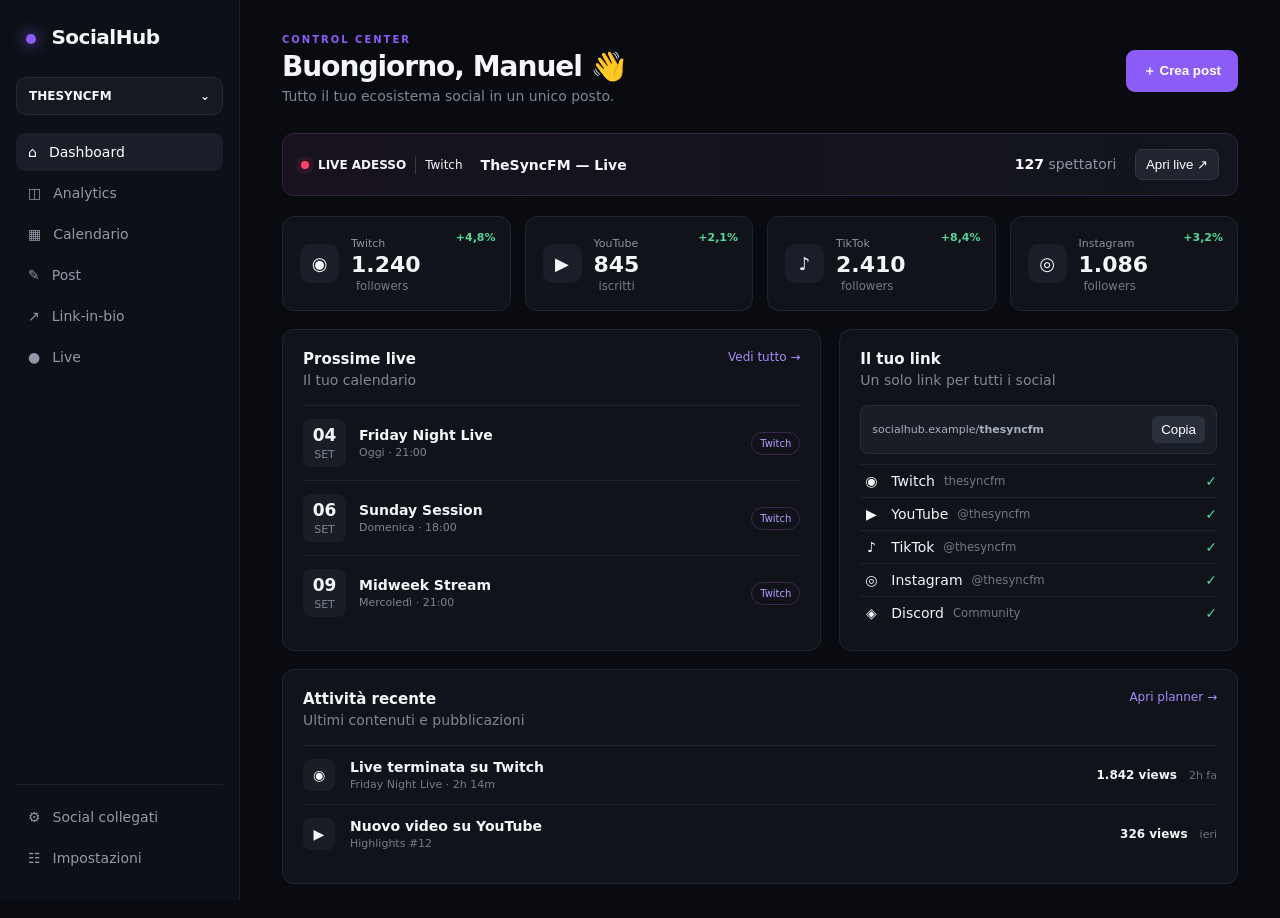
==== index.html @ f8bdc952 "Add files via upload" ====
<!doctype html>
<html lang="it">
<head>
  <meta charset="utf-8">
  <meta name="viewport" content="width=device-width,initial-scale=1">
  <title>SocialHub — TheSyncFM</title>
  <link rel="stylesheet" href="style.css">
</head>
<body>
  <aside class="sidebar">
    <div class="brand"><span class="brand-dot"></span> SocialHub</div>
    <div class="workspace">THESYNCFM <span>⌄</span></div>
    <nav>
      <a class="active" href="#dashboard">⌂ <span>Dashboard</span></a>
      <a href="#analytics">◫ <span>Analytics</span></a>
      <a href="#calendar">▦ <span>Calendario</span></a>
      <a href="#posts">✎ <span>Post</span></a>
      <a href="#link">↗ <span>Link-in-bio</span></a>
      <a href="#live">● <span>Live</span></a>
    </nav>
    <div class="nav-bottom">
      <a href="#social">⚙ <span>Social collegati</span></a>
      <a href="#settings">☷ <span>Impostazioni</span></a>
    </div>
  </aside>

  <main>
    <header>
      <div>
        <div class="eyebrow">CONTROL CENTER</div>
        <h1>Buongiorno, Manuel 👋</h1>
        <p class="muted">Tutto il tuo ecosistema social in un unico posto.</p>
      </div>
      <button class="primary" onclick="alert('Editor post — in arrivo nella V1.1')">＋ Crea post</button>
    </header>

    <section class="live-banner">
      <div class="live-left"><span class="pulse"></span><strong>LIVE ADESSO</strong><span class="divider"></span><span>Twitch</span></div>
      <div class="live-title">TheSyncFM — Live</div>
      <div class="live-right"><strong>127</strong> spettatori <button>Apri live ↗</button></div>
    </section>

    <section class="stats" id="analytics">
      <article><span class="stat-icon twitch">◉</span><div><span class="label">Twitch</span><strong>1.240</strong><small>followers</small></div><em>+4,8%</em></article>
      <article><span class="stat-icon yt">▶</span><div><span class="label">YouTube</span><strong>845</strong><small>iscritti</small></div><em>+2,1%</em></article>
      <article><span class="stat-icon tt">♪</span><div><span class="label">TikTok</span><strong>2.410</strong><small>followers</small></div><em>+8,4%</em></article>
      <article><span class="stat-icon ig">◎</span><div><span class="label">Instagram</span><strong>1.086</strong><small>followers</small></div><em>+3,2%</em></article>
    </section>

    <div class="grid">
      <section class="card calendar" id="calendar">
        <div class="card-head"><div><h2>Prossime live</h2><p class="muted">Il tuo calendario</p></div><a href="#">Vedi tutto →</a></div>
        <div class="event"><div class="date"><b>04</b><span>SET</span></div><div><strong>Friday Night Live</strong><span>Oggi · 21:00</span></div><span class="badge">Twitch</span></div>
        <div class="event"><div class="date"><b>06</b><span>SET</span></div><div><strong>Sunday Session</strong><span>Domenica · 18:00</span></div><span class="badge">Twitch</span></div>
        <div class="event"><div class="date"><b>09</b><span>SET</span></div><div><strong>Midweek Stream</strong><span>Mercoledì · 21:00</span></div><span class="badge">Twitch</span></div>
      </section>

      <section class="card links" id="link">
        <div class="card-head"><div><h2>Il tuo link</h2><p class="muted">Un solo link per tutti i social</p></div></div>
        <div class="link-box"><span>socialhub.example/<b>thesyncfm</b></span><button onclick="navigator.clipboard?.writeText('socialhub.example/thesyncfm');this.textContent='Copiato ✓'">Copia</button></div>
        <div class="social-list">
          <div><span>◉</span>Twitch <small>thesyncfm</small><b>✓</b></div>
          <div><span>▶</span>YouTube <small>@thesyncfm</small><b>✓</b></div>
          <div><span>♪</span>TikTok <small>@thesyncfm</small><b>✓</b></div>
          <div><span>◎</span>Instagram <small>@thesyncfm</small><b>✓</b></div>
          <div><span>◈</span>Discord <small>Community</small><b>✓</b></div>
        </div>
      </section>
    </div>

    <section class="card" id="posts">
      <div class="card-head"><div><h2>Attività recente</h2><p class="muted">Ultimi contenuti e pubblicazioni</p></div><a href="#">Apri planner →</a></div>
      <div class="activity">
        <div class="activity-icon">◉</div><div><strong>Live terminata su Twitch</strong><span>Friday Night Live · 2h 14m</span></div><b>1.842 views</b><time>2h fa</time>
      </div>
      <div class="activity">
        <div class="activity-icon">▶</div><div><strong>Nuovo video su YouTube</strong><span>Highlights #12</span></div><b>326 views</b><time>ieri</time>
      </div>
    </section>
  </main>
  <script>
    document.querySelectorAll('nav a,.nav-bottom a').forEach(a => a.addEventListener('click', e => {
      document.querySelectorAll('nav a,.nav-bottom a').forEach(x=>x.classList.remove('active'));
      a.classList.add('active');
    }));
  </script>
</body>
</html>
---- style.css ----
*{box-sizing:border-box}body{margin:0;background:#090b10;color:#f4f6fa;font:14px Inter,ui-sans-serif,system-ui,-apple-system,BlinkMacSystemFont,"Segoe UI",sans-serif;display:flex;min-height:100vh}.sidebar{width:240px;background:#0d1016;border-right:1px solid #1d222c;padding:22px 16px;position:fixed;inset:0 auto 0 0}.brand{font-size:20px;font-weight:800;letter-spacing:-.5px;margin:3px 10px 28px}.brand-dot{display:inline-block;width:10px;height:10px;border-radius:50%;background:#8b5cf6;box-shadow:0 0 16px #8b5cf6;margin-right:9px}.workspace{background:#151922;border:1px solid #242a35;border-radius:10px;padding:11px 12px;margin-bottom:18px;font-weight:700;font-size:12px;display:flex;justify-content:space-between}nav a,.nav-bottom a{display:flex;gap:12px;align-items:center;color:#9199a8;text-decoration:none;padding:11px 12px;border-radius:9px;margin:3px 0}nav a.active,nav a:hover,.nav-bottom a:hover{background:#1a1e29;color:#fff}.nav-bottom{position:absolute;bottom:20px;left:16px;right:16px;border-top:1px solid #1d222c;padding-top:10px}main{margin-left:240px;padding:34px 42px;width:calc(100% - 240px);max-width:1450px}header{display:flex;justify-content:space-between;align-items:center;margin-bottom:25px}.eyebrow{font-size:10px;letter-spacing:2px;color:#8b5cf6;font-weight:800}h1{font-size:28px;letter-spacing:-1px;margin:5px 0}.muted{color:#7f8795;margin:4px 0}.primary{background:#8b5cf6;color:#fff;border:0;border-radius:9px;padding:12px 17px;font-weight:800;cursor:pointer}.live-banner{display:flex;align-items:center;gap:18px;background:linear-gradient(90deg,#17121e,#12151d);border:1px solid #352445;border-radius:12px;padding:15px 18px;margin-bottom:20px}.live-left{display:flex;align-items:center;gap:9px;font-size:12px}.pulse{width:8px;height:8px;border-radius:50%;background:#ff416c;box-shadow:0 0 0 5px #ff416c18}.divider{height:18px;width:1px;background:#353a45}.live-title{font-weight:700;flex:1}.live-right{color:#8f97a5}.live-right strong{color:#fff}.live-right button{margin-left:14px;background:#202530;color:#fff;border:1px solid #313846;border-radius:7px;padding:7px 10px}.stats{display:grid;grid-template-columns:repeat(4,1fr);gap:14px;margin-bottom:18px}.stats article,.card{background:#10131a;border:1px solid #202631;border-radius:12px}.stats article{padding:17px;display:flex;align-items:center;gap:12px;position:relative}.stat-icon{width:39px;height:39px;border-radius:10px;background:#191e28;display:grid;place-items:center;font-weight:900;font-size:18px}.stats strong{display:block;font-size:22px;margin-top:2px}.label{font-size:11px;color:#8b93a2}.stats small{color:#737b89;margin-left:5px}.stats em{position:absolute;right:14px;top:14px;color:#55d89b;font-style:normal;font-size:11px;font-weight:700}.grid{display:grid;grid-template-columns:1.15fr .85fr;gap:18px;margin-bottom:18px}.card{padding:20px}.card-head{display:flex;justify-content:space-between;align-items:flex-start;margin-bottom:13px}.card h2{font-size:15px;margin:0}.card-head a{color:#a78bfa;text-decoration:none;font-size:12px}.event{display:flex;align-items:center;gap:13px;padding:13px 0;border-top:1px solid #1e242e}.date{width:43px;text-align:center;background:#181d26;border-radius:8px;padding:6px 0}.date b{display:block;font-size:17px}.date span{font-size:8px;color:#8b93a2}.event div:nth-child(2){display:flex;flex-direction:column;gap:3px;flex:1}.event span{color:#7d8593;font-size:11px}.badge{font-size:10px!important;padding:5px 8px;border:1px solid #3b274b;border-radius:20px;color:#b79cff!important}.link-box{display:flex;align-items:center;justify-content:space-between;background:#181d26;border:1px solid #282e39;border-radius:8px;padding:10px 11px;margin-bottom:10px;font-size:11px;color:#a8afbb}.link-box button{background:#292f3b;color:#fff;border:0;border-radius:6px;padding:6px 9px;cursor:pointer}.social-list>div{display:flex;align-items:center;padding:8px 0;border-top:1px solid #1e242e;gap:9px}.social-list span{width:22px;text-align:center}.social-list small{color:#707987;flex:1}.social-list b{color:#56d69b}.activity{display:grid;grid-template-columns:35px 1fr auto auto;gap:12px;align-items:center;border-top:1px solid #1e242e;padding:13px 0}.activity-icon{width:32px;height:32px;border-radius:8px;background:#181d26;display:grid;place-items:center}.activity span{display:block;color:#747d8c;font-size:11px;margin-top:3px}.activity b{font-size:12px}.activity time{color:#69717f;font-size:11px}@media(max-width:900px){.sidebar{width:70px}.sidebar .brand,.workspace span,.workspace,nav span,.nav-bottom span{font-size:0}.workspace{height:38px}.brand{font-size:0}.brand-dot{margin:0}.nav-bottom{left:10px;right:10px}.sidebar a{justify-content:center}main{margin-left:70px;width:calc(100% - 70px);padding:25px}.stats{grid-template-columns:repeat(2,1fr)}.grid{grid-template-columns:1fr}.live-banner{flex-wrap:wrap}.live-title{min-width:100%}}@media(max-width:560px){.stats{grid-template-columns:1fr}header{align-items:flex-start;gap:15px;flex-direction:column}.activity{grid-template-columns:35px 1fr}.activity b,.activity time{display:none}}
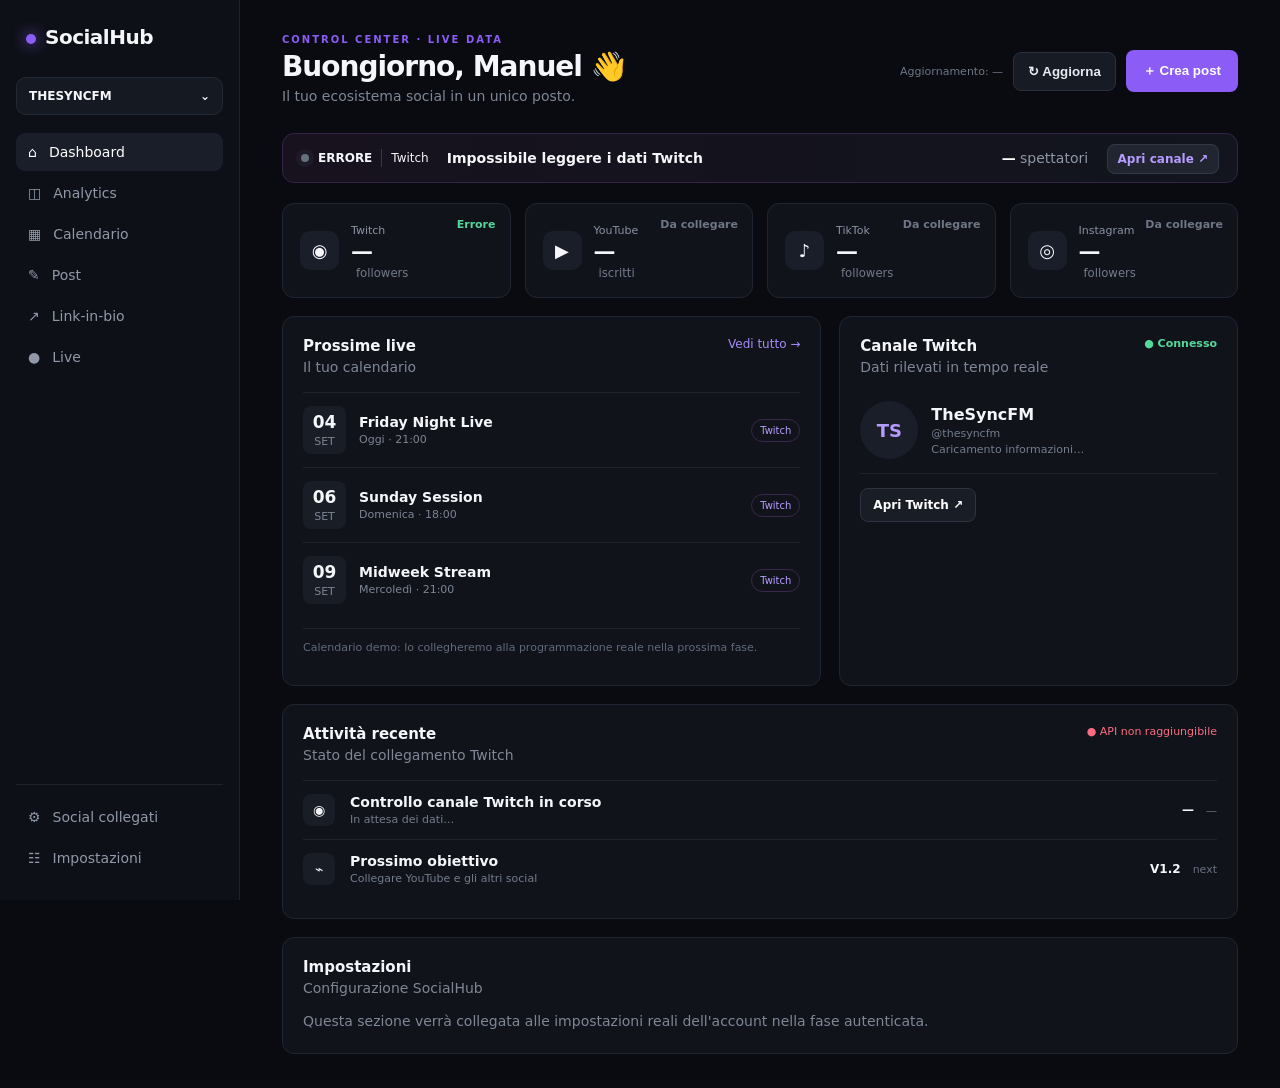
==== commit 6ffbd91e: "Add files via upload" ====
--- a/index.html
+++ b/index.html
@@ -8,7 +8,7 @@
 </head>
 <body>
   <aside class="sidebar">
-    <div class="brand"><span class="brand-dot"></span> SocialHub</div>
+    <div class="brand"><span class="brand-dot"></span><span class="brand-text">SocialHub</span></div>
     <div class="workspace">THESYNCFM <span>⌄</span></div>
     <nav>
       <a class="active" href="#dashboard">⌂ <span>Dashboard</span></a>
@@ -24,65 +24,211 @@
     </div>
   </aside>
 
-  <main>
+  <main id="dashboard">
     <header>
       <div>
-        <div class="eyebrow">CONTROL CENTER</div>
+        <div class="eyebrow">CONTROL CENTER · LIVE DATA</div>
         <h1>Buongiorno, Manuel 👋</h1>
-        <p class="muted">Tutto il tuo ecosistema social in un unico posto.</p>
-      </div>
-      <button class="primary" onclick="alert('Editor post — in arrivo nella V1.1')">＋ Crea post</button>
+        <p class="muted">Il tuo ecosistema social in un unico posto.</p>
+      </div>
+      <div class="header-actions">
+        <span id="lastUpdated" class="updated">Aggiornamento: —</span>
+        <button class="secondary" id="refreshBtn">↻ Aggiorna</button>
+        <button class="primary" id="createPostBtn">＋ Crea post</button>
+      </div>
     </header>
 
-    <section class="live-banner">
-      <div class="live-left"><span class="pulse"></span><strong>LIVE ADESSO</strong><span class="divider"></span><span>Twitch</span></div>
-      <div class="live-title">TheSyncFM — Live</div>
-      <div class="live-right"><strong>127</strong> spettatori <button>Apri live ↗</button></div>
+    <section class="live-banner" id="live">
+      <div class="live-left"><span id="liveDot" class="pulse offline"></span><strong id="liveLabel">OFFLINE</strong><span class="divider"></span><span>Twitch</span></div>
+      <div class="live-title" id="liveTitle">Controllo live in corso…</div>
+      <div class="live-right"><strong id="viewerCount">—</strong> spettatori <a id="openTwitch" class="banner-link" href="https://www.twitch.tv/thesyncfm" target="_blank" rel="noopener">Apri canale ↗</a></div>
     </section>
 
     <section class="stats" id="analytics">
-      <article><span class="stat-icon twitch">◉</span><div><span class="label">Twitch</span><strong>1.240</strong><small>followers</small></div><em>+4,8%</em></article>
-      <article><span class="stat-icon yt">▶</span><div><span class="label">YouTube</span><strong>845</strong><small>iscritti</small></div><em>+2,1%</em></article>
-      <article><span class="stat-icon tt">♪</span><div><span class="label">TikTok</span><strong>2.410</strong><small>followers</small></div><em>+8,4%</em></article>
-      <article><span class="stat-icon ig">◎</span><div><span class="label">Instagram</span><strong>1.086</strong><small>followers</small></div><em>+3,2%</em></article>
+      <article>
+        <span class="stat-icon twitch">◉</span>
+        <div><span class="label">Twitch</span><strong id="twitchFollowers">—</strong><small>followers</small></div>
+        <em id="twitchStatus">Connesso</em>
+      </article>
+      <article>
+        <span class="stat-icon yt">▶</span>
+        <div><span class="label">YouTube</span><strong>—</strong><small>iscritti</small></div>
+        <em class="muted-stat">Da collegare</em>
+      </article>
+      <article>
+        <span class="stat-icon tt">♪</span>
+        <div><span class="label">TikTok</span><strong>—</strong><small>followers</small></div>
+        <em class="muted-stat">Da collegare</em>
+      </article>
+      <article>
+        <span class="stat-icon ig">◎</span>
+        <div><span class="label">Instagram</span><strong>—</strong><small>followers</small></div>
+        <em class="muted-stat">Da collegare</em>
+      </article>
     </section>
 
     <div class="grid">
       <section class="card calendar" id="calendar">
-        <div class="card-head"><div><h2>Prossime live</h2><p class="muted">Il tuo calendario</p></div><a href="#">Vedi tutto →</a></div>
+        <div class="card-head">
+          <div><h2>Prossime live</h2><p class="muted">Il tuo calendario</p></div>
+          <a href="#calendar">Vedi tutto →</a>
+        </div>
         <div class="event"><div class="date"><b>04</b><span>SET</span></div><div><strong>Friday Night Live</strong><span>Oggi · 21:00</span></div><span class="badge">Twitch</span></div>
         <div class="event"><div class="date"><b>06</b><span>SET</span></div><div><strong>Sunday Session</strong><span>Domenica · 18:00</span></div><span class="badge">Twitch</span></div>
         <div class="event"><div class="date"><b>09</b><span>SET</span></div><div><strong>Midweek Stream</strong><span>Mercoledì · 21:00</span></div><span class="badge">Twitch</span></div>
+        <p class="note">Calendario demo: lo collegheremo alla programmazione reale nella prossima fase.</p>
       </section>
 
-      <section class="card links" id="link">
-        <div class="card-head"><div><h2>Il tuo link</h2><p class="muted">Un solo link per tutti i social</p></div></div>
-        <div class="link-box"><span>socialhub.example/<b>thesyncfm</b></span><button onclick="navigator.clipboard?.writeText('socialhub.example/thesyncfm');this.textContent='Copiato ✓'">Copia</button></div>
-        <div class="social-list">
-          <div><span>◉</span>Twitch <small>thesyncfm</small><b>✓</b></div>
-          <div><span>▶</span>YouTube <small>@thesyncfm</small><b>✓</b></div>
-          <div><span>♪</span>TikTok <small>@thesyncfm</small><b>✓</b></div>
-          <div><span>◎</span>Instagram <small>@thesyncfm</small><b>✓</b></div>
-          <div><span>◈</span>Discord <small>Community</small><b>✓</b></div>
+      <section class="card profile-card" id="social">
+        <div class="card-head">
+          <div><h2>Canale Twitch</h2><p class="muted">Dati rilevati in tempo reale</p></div>
+          <span class="connected">● Connesso</span>
+        </div>
+        <div class="profile">
+          <img id="profileImage" src="" alt="" class="avatar" hidden>
+          <div class="avatar-fallback" id="avatarFallback">TS</div>
+          <div class="profile-text">
+            <strong id="displayName">TheSyncFM</strong>
+            <span id="channelLogin">@thesyncfm</span>
+            <span id="channelBio">Caricamento informazioni…</span>
+          </div>
+        </div>
+        <div class="profile-actions">
+          <a class="outline-btn" href="https://www.twitch.tv/thesyncfm" target="_blank" rel="noopener">Apri Twitch ↗</a>
         </div>
       </section>
     </div>
 
     <section class="card" id="posts">
-      <div class="card-head"><div><h2>Attività recente</h2><p class="muted">Ultimi contenuti e pubblicazioni</p></div><a href="#">Apri planner →</a></div>
+      <div class="card-head">
+        <div><h2>Attività recente</h2><p class="muted">Stato del collegamento Twitch</p></div>
+        <span id="apiStatus" class="api-status">● Verifica API…</span>
+      </div>
       <div class="activity">
-        <div class="activity-icon">◉</div><div><strong>Live terminata su Twitch</strong><span>Friday Night Live · 2h 14m</span></div><b>1.842 views</b><time>2h fa</time>
+        <div class="activity-icon">◉</div>
+        <div><strong id="activityTitle">Controllo canale Twitch in corso</strong><span id="activityDetail">In attesa dei dati…</span></div>
+        <b id="activityMetric">—</b>
+        <time id="activityTime">—</time>
       </div>
       <div class="activity">
-        <div class="activity-icon">▶</div><div><strong>Nuovo video su YouTube</strong><span>Highlights #12</span></div><b>326 views</b><time>ieri</time>
-      </div>
+        <div class="activity-icon">⌁</div>
+        <div><strong>Prossimo obiettivo</strong><span>Collegare YouTube e gli altri social</span></div>
+        <b>V1.2</b>
+        <time>next</time>
+      </div>
+    </section>
+
+    <section class="card hidden-section" id="settings">
+      <div class="card-head"><div><h2>Impostazioni</h2><p class="muted">Configurazione SocialHub</p></div></div>
+      <p class="muted">Questa sezione verrà collegata alle impostazioni reali dell'account nella fase autenticata.</p>
     </section>
   </main>
-  <script>
-    document.querySelectorAll('nav a,.nav-bottom a').forEach(a => a.addEventListener('click', e => {
-      document.querySelectorAll('nav a,.nav-bottom a').forEach(x=>x.classList.remove('active'));
-      a.classList.add('active');
-    }));
-  </script>
+
+<script>
+const API_BASE = "https://thesyncfm-socialhub-api.the-sync-fm.workers.dev";
+const CHANNEL = "thesyncfm";
+
+const el = (id) => document.getElementById(id);
+
+function formatNumber(value) {
+  return typeof value === "number" ? new Intl.NumberFormat("it-IT").format(value) : "—";
+}
+
+function formatTime(date) {
+  return new Intl.DateTimeFormat("it-IT", {hour:"2-digit", minute:"2-digit"}).format(date);
+}
+
+async function loadTwitch() {
+  const refreshBtn = el("refreshBtn");
+  refreshBtn.disabled = true;
+  refreshBtn.textContent = "↻ Aggiornamento…";
+
+  try {
+    const response = await fetch(
+      `${API_BASE}/twitch/status?login=${encodeURIComponent(CHANNEL)}`,
+      { cache: "no-store" }
+    );
+
+    if (!response.ok) throw new Error(`HTTP ${response.status}`);
+
+    const data = await response.json();
+    if (!data.ok) throw new Error(data.error || "Risposta API non valida");
+
+    const user = data.channel || {};
+    const live = data.live || { is_live: false };
+    const now = new Date();
+
+    el("displayName").textContent = user.display_name || "TheSyncFM";
+    el("channelLogin").textContent = `@${user.login || CHANNEL}`;
+    el("channelBio").textContent = user.description || "Canale Twitch TheSyncFM";
+
+    if (user.profile_image_url) {
+      el("profileImage").src = user.profile_image_url;
+      el("profileImage").hidden = false;
+      el("avatarFallback").style.display = "none";
+    }
+
+    el("lastUpdated").textContent = `Aggiornamento: ${formatTime(now)}`;
+    el("apiStatus").textContent = "● API online";
+    el("apiStatus").className = "api-status online";
+
+    if (live.is_live) {
+      el("liveDot").classList.remove("offline");
+      el("liveLabel").textContent = "LIVE ADESSO";
+      el("liveTitle").textContent = live.title || "TheSyncFM è in live";
+      el("viewerCount").textContent = formatNumber(live.viewer_count ?? 0);
+      el("twitchStatus").textContent = "LIVE";
+      el("twitchStatus").className = "live-text";
+      el("activityTitle").textContent = "TheSyncFM è LIVE su Twitch";
+      el("activityDetail").textContent = `${live.game_name || "Categoria non disponibile"} · ${live.title || "Live"}`;
+      el("activityMetric").textContent = `${formatNumber(live.viewer_count ?? 0)} viewers`;
+      el("activityTime").textContent = live.started_at ? formatTime(new Date(live.started_at)) : formatTime(now);
+    } else {
+      el("liveDot").classList.add("offline");
+      el("liveLabel").textContent = "OFFLINE";
+      el("liveTitle").textContent = "TheSyncFM non è attualmente in live";
+      el("viewerCount").textContent = "0";
+      el("twitchStatus").textContent = "Online";
+      el("twitchStatus").className = "live-text offline-text";
+      el("activityTitle").textContent = "Controllo canale Twitch completato";
+      el("activityDetail").textContent = "Il canale è attualmente offline";
+      el("activityMetric").textContent = "0 viewers";
+      el("activityTime").textContent = formatTime(now);
+    }
+
+    // Non usiamo un numero demo per i follower: il conteggio richiede
+    // l'accesso OAuth appropriato all'endpoint follower di Twitch.
+    el("twitchFollowers").textContent = "—";
+  } catch (error) {
+    console.error(error);
+    el("apiStatus").textContent = "● API non raggiungibile";
+    el("apiStatus").className = "api-status error";
+    el("liveDot").classList.add("offline");
+    el("liveLabel").textContent = "ERRORE";
+    el("liveTitle").textContent = "Impossibile leggere i dati Twitch";
+    el("viewerCount").textContent = "—";
+    el("twitchStatus").textContent = "Errore";
+    el("twitchStatus").className = "live-text offline-text";
+  } finally {
+    refreshBtn.disabled = false;
+    refreshBtn.textContent = "↻ Aggiorna";
+  }
+}
+
+el("refreshBtn").addEventListener("click", loadTwitch);
+el("createPostBtn").addEventListener("click", () => {
+  alert("Editor post: lo implementiamo nella prossima fase.");
+});
+
+document.querySelectorAll("nav a,.nav-bottom a").forEach((a) => {
+  a.addEventListener("click", () => {
+    document.querySelectorAll("nav a,.nav-bottom a").forEach((x) => x.classList.remove("active"));
+    a.classList.add("active");
+  });
+});
+
+loadTwitch();
+setInterval(loadTwitch, 60000);
+</script>
 </body>
 </html>
--- a/style.css
+++ b/style.css
@@ -1 +1 @@
-*{box-sizing:border-box}body{margin:0;background:#090b10;color:#f4f6fa;font:14px Inter,ui-sans-serif,system-ui,-apple-system,BlinkMacSystemFont,"Segoe UI",sans-serif;display:flex;min-height:100vh}.sidebar{width:240px;background:#0d1016;border-right:1px solid #1d222c;padding:22px 16px;position:fixed;inset:0 auto 0 0}.brand{font-size:20px;font-weight:800;letter-spacing:-.5px;margin:3px 10px 28px}.brand-dot{display:inline-block;width:10px;height:10px;border-radius:50%;background:#8b5cf6;box-shadow:0 0 16px #8b5cf6;margin-right:9px}.workspace{background:#151922;border:1px solid #242a35;border-radius:10px;padding:11px 12px;margin-bottom:18px;font-weight:700;font-size:12px;display:flex;justify-content:space-between}nav a,.nav-bottom a{display:flex;gap:12px;align-items:center;color:#9199a8;text-decoration:none;padding:11px 12px;border-radius:9px;margin:3px 0}nav a.active,nav a:hover,.nav-bottom a:hover{background:#1a1e29;color:#fff}.nav-bottom{position:absolute;bottom:20px;left:16px;right:16px;border-top:1px solid #1d222c;padding-top:10px}main{margin-left:240px;padding:34px 42px;width:calc(100% - 240px);max-width:1450px}header{display:flex;justify-content:space-between;align-items:center;margin-bottom:25px}.eyebrow{font-size:10px;letter-spacing:2px;color:#8b5cf6;font-weight:800}h1{font-size:28px;letter-spacing:-1px;margin:5px 0}.muted{color:#7f8795;margin:4px 0}.primary{background:#8b5cf6;color:#fff;border:0;border-radius:9px;padding:12px 17px;font-weight:800;cursor:pointer}.live-banner{display:flex;align-items:center;gap:18px;background:linear-gradient(90deg,#17121e,#12151d);border:1px solid #352445;border-radius:12px;padding:15px 18px;margin-bottom:20px}.live-left{display:flex;align-items:center;gap:9px;font-size:12px}.pulse{width:8px;height:8px;border-radius:50%;background:#ff416c;box-shadow:0 0 0 5px #ff416c18}.divider{height:18px;width:1px;background:#353a45}.live-title{font-weight:700;flex:1}.live-right{color:#8f97a5}.live-right strong{color:#fff}.live-right button{margin-left:14px;background:#202530;color:#fff;border:1px solid #313846;border-radius:7px;padding:7px 10px}.stats{display:grid;grid-template-columns:repeat(4,1fr);gap:14px;margin-bottom:18px}.stats article,.card{background:#10131a;border:1px solid #202631;border-radius:12px}.stats article{padding:17px;display:flex;align-items:center;gap:12px;position:relative}.stat-icon{width:39px;height:39px;border-radius:10px;background:#191e28;display:grid;place-items:center;font-weight:900;font-size:18px}.stats strong{display:block;font-size:22px;margin-top:2px}.label{font-size:11px;color:#8b93a2}.stats small{color:#737b89;margin-left:5px}.stats em{position:absolute;right:14px;top:14px;color:#55d89b;font-style:normal;font-size:11px;font-weight:700}.grid{display:grid;grid-template-columns:1.15fr .85fr;gap:18px;margin-bottom:18px}.card{padding:20px}.card-head{display:flex;justify-content:space-between;align-items:flex-start;margin-bottom:13px}.card h2{font-size:15px;margin:0}.card-head a{color:#a78bfa;text-decoration:none;font-size:12px}.event{display:flex;align-items:center;gap:13px;padding:13px 0;border-top:1px solid #1e242e}.date{width:43px;text-align:center;background:#181d26;border-radius:8px;padding:6px 0}.date b{display:block;font-size:17px}.date span{font-size:8px;color:#8b93a2}.event div:nth-child(2){display:flex;flex-direction:column;gap:3px;flex:1}.event span{color:#7d8593;font-size:11px}.badge{font-size:10px!important;padding:5px 8px;border:1px solid #3b274b;border-radius:20px;color:#b79cff!important}.link-box{display:flex;align-items:center;justify-content:space-between;background:#181d26;border:1px solid #282e39;border-radius:8px;padding:10px 11px;margin-bottom:10px;font-size:11px;color:#a8afbb}.link-box button{background:#292f3b;color:#fff;border:0;border-radius:6px;padding:6px 9px;cursor:pointer}.social-list>div{display:flex;align-items:center;padding:8px 0;border-top:1px solid #1e242e;gap:9px}.social-list span{width:22px;text-align:center}.social-list small{color:#707987;flex:1}.social-list b{color:#56d69b}.activity{display:grid;grid-template-columns:35px 1fr auto auto;gap:12px;align-items:center;border-top:1px solid #1e242e;padding:13px 0}.activity-icon{width:32px;height:32px;border-radius:8px;background:#181d26;display:grid;place-items:center}.activity span{display:block;color:#747d8c;font-size:11px;margin-top:3px}.activity b{font-size:12px}.activity time{color:#69717f;font-size:11px}@media(max-width:900px){.sidebar{width:70px}.sidebar .brand,.workspace span,.workspace,nav span,.nav-bottom span{font-size:0}.workspace{height:38px}.brand{font-size:0}.brand-dot{margin:0}.nav-bottom{left:10px;right:10px}.sidebar a{justify-content:center}main{margin-left:70px;width:calc(100% - 70px);padding:25px}.stats{grid-template-columns:repeat(2,1fr)}.grid{grid-template-columns:1fr}.live-banner{flex-wrap:wrap}.live-title{min-width:100%}}@media(max-width:560px){.stats{grid-template-columns:1fr}header{align-items:flex-start;gap:15px;flex-direction:column}.activity{grid-template-columns:35px 1fr}.activity b,.activity time{display:none}}+*{box-sizing:border-box}html{scroll-behavior:smooth}body{margin:0;background:#090b10;color:#f4f6fa;font:14px Inter,ui-sans-serif,system-ui,-apple-system,BlinkMacSystemFont,"Segoe UI",sans-serif;display:flex;min-height:100vh}.sidebar{width:240px;background:#0d1016;border-right:1px solid #1d222c;padding:22px 16px;position:fixed;inset:0 auto 0 0}.brand{font-size:20px;font-weight:800;letter-spacing:-.5px;margin:3px 10px 28px}.brand-dot{display:inline-block;width:10px;height:10px;border-radius:50%;background:#8b5cf6;box-shadow:0 0 16px #8b5cf6;margin-right:9px}.workspace{background:#151922;border:1px solid #242a35;border-radius:10px;padding:11px 12px;margin-bottom:18px;font-weight:700;font-size:12px;display:flex;justify-content:space-between}nav a,.nav-bottom a{display:flex;gap:12px;align-items:center;color:#9199a8;text-decoration:none;padding:11px 12px;border-radius:9px;margin:3px 0}nav a.active,nav a:hover,.nav-bottom a:hover{background:#1a1e29;color:#fff}.nav-bottom{position:absolute;bottom:20px;left:16px;right:16px;border-top:1px solid #1d222c;padding-top:10px}main{margin-left:240px;padding:34px 42px;width:calc(100% - 240px);max-width:1450px}header{display:flex;justify-content:space-between;align-items:center;margin-bottom:25px}.eyebrow{font-size:10px;letter-spacing:2px;color:#8b5cf6;font-weight:800}h1{font-size:28px;letter-spacing:-1px;margin:5px 0}.muted{color:#7f8795;margin:4px 0}.header-actions{display:flex;align-items:center;gap:10px}.updated{color:#6f7785;font-size:11px}.primary,.secondary,.outline-btn,.banner-link{border-radius:8px;font-weight:800;cursor:pointer;text-decoration:none}.primary{background:#8b5cf6;color:#fff;border:0;padding:12px 17px}.secondary{background:#171b23;color:#e7eaf0;border:1px solid #2b313c;padding:11px 14px}.secondary:disabled{opacity:.6;cursor:not-allowed}.live-banner{display:flex;align-items:center;gap:18px;background:linear-gradient(90deg,#17121e,#12151d);border:1px solid #352445;border-radius:12px;padding:15px 18px;margin-bottom:20px}.live-left{display:flex;align-items:center;gap:9px;font-size:12px}.pulse{width:8px;height:8px;border-radius:50%;background:#ff416c;box-shadow:0 0 0 5px #ff416c18}.pulse.offline{background:#64707e;box-shadow:0 0 0 5px #64707e18}.divider{height:18px;width:1px;background:#353a45}.live-title{font-weight:700;flex:1;white-space:nowrap;overflow:hidden;text-overflow:ellipsis}.live-right{color:#8f97a5}.live-right strong{color:#fff}.banner-link{margin-left:14px;color:#b79cff;background:#202530;border:1px solid #313846;padding:7px 10px;font-size:12px}.stats{display:grid;grid-template-columns:repeat(4,1fr);gap:14px;margin-bottom:18px}.stats article,.card{background:#10131a;border:1px solid #202631;border-radius:12px}.stats article{padding:17px;display:flex;align-items:center;gap:12px;position:relative}.stat-icon{width:39px;height:39px;border-radius:10px;background:#191e28;display:grid;place-items:center;font-weight:900;font-size:18px}.stats strong{display:block;font-size:22px;margin-top:2px}.label{font-size:11px;color:#8b93a2}.stats small{color:#737b89;margin-left:5px}.stats em{position:absolute;right:14px;top:14px;color:#55d89b;font-style:normal;font-size:11px;font-weight:700}.muted-stat{color:#6f7785!important}.live-text{position:absolute;right:14px;top:14px;color:#55d89b;font-size:11px;font-style:normal;font-weight:700}.offline-text{color:#7d8794}.grid{display:grid;grid-template-columns:1.15fr .85fr;gap:18px;margin-bottom:18px}.card{padding:20px}.card-head{display:flex;justify-content:space-between;align-items:flex-start;margin-bottom:13px}.card h2{font-size:15px;margin:0}.card-head a{color:#a78bfa;text-decoration:none;font-size:12px}.event{display:flex;align-items:center;gap:13px;padding:13px 0;border-top:1px solid #1e242e}.date{width:43px;text-align:center;background:#181d26;border-radius:8px;padding:6px 0}.date b{display:block;font-size:17px}.date span{font-size:8px;color:#8b93a2}.event div:nth-child(2){display:flex;flex-direction:column;gap:3px;flex:1}.event span{color:#7d8593;font-size:11px}.badge{font-size:10px!important;padding:5px 8px;border:1px solid #3b274b;border-radius:20px;color:#b79cff!important}.note{font-size:11px;color:#626b79;border-top:1px solid #1e242e;padding-top:12px}.profile{display:flex;align-items:center;gap:13px;padding:9px 0 14px}.avatar,.avatar-fallback{width:58px;height:58px;border-radius:50%;object-fit:cover}.avatar-fallback{display:grid;place-items:center;background:#191e28;color:#b79cff;font-weight:900;font-size:18px}.profile-text{display:flex;flex-direction:column;gap:3px}.profile-text strong{font-size:16px}.profile-text span{color:#737d8c;font-size:11px}.profile-actions{display:flex;gap:8px;border-top:1px solid #1e242e;padding-top:14px}.connected{color:#55d89b;font-size:11px;font-weight:800}.outline-btn{display:inline-block;background:#181d26;color:#fff;border:1px solid #2d3440;padding:9px 12px;font-size:12px}.api-status{font-size:11px;color:#7a8391}.api-status.online{color:#55d89b}.api-status.error{color:#ff6c81}.activity{display:grid;grid-template-columns:35px 1fr auto auto;gap:12px;align-items:center;border-top:1px solid #1e242e;padding:13px 0}.activity-icon{width:32px;height:32px;border-radius:8px;background:#181d26;display:grid;place-items:center}.activity span{display:block;color:#747d8c;font-size:11px;margin-top:3px}.activity b{font-size:12px}.activity time{color:#69717f;font-size:11px}.hidden-section{margin-top:18px}@media(max-width:1050px){.header-actions{flex-wrap:wrap;justify-content:flex-end}.updated{width:100%;text-align:right}}@media(max-width:900px){.sidebar{width:70px}.brand-text,.workspace span,.workspace,nav span,.nav-bottom span{font-size:0}.workspace{height:38px}.brand{font-size:0}.brand-dot{margin:0}.nav-bottom{left:10px;right:10px}.sidebar a{justify-content:center}main{margin-left:70px;width:calc(100% - 70px);padding:25px}.stats{grid-template-columns:repeat(2,1fr)}.grid{grid-template-columns:1fr}.live-banner{flex-wrap:wrap}.live-title{min-width:100%}}@media(max-width:560px){.stats{grid-template-columns:1fr}header{align-items:flex-start;gap:15px;flex-direction:column}.header-actions{justify-content:flex-start}.updated{width:auto;text-align:left}.live-right{width:100%}.banner-link{float:right}.activity{grid-template-columns:35px 1fr}.activity b,.activity time{display:none}}
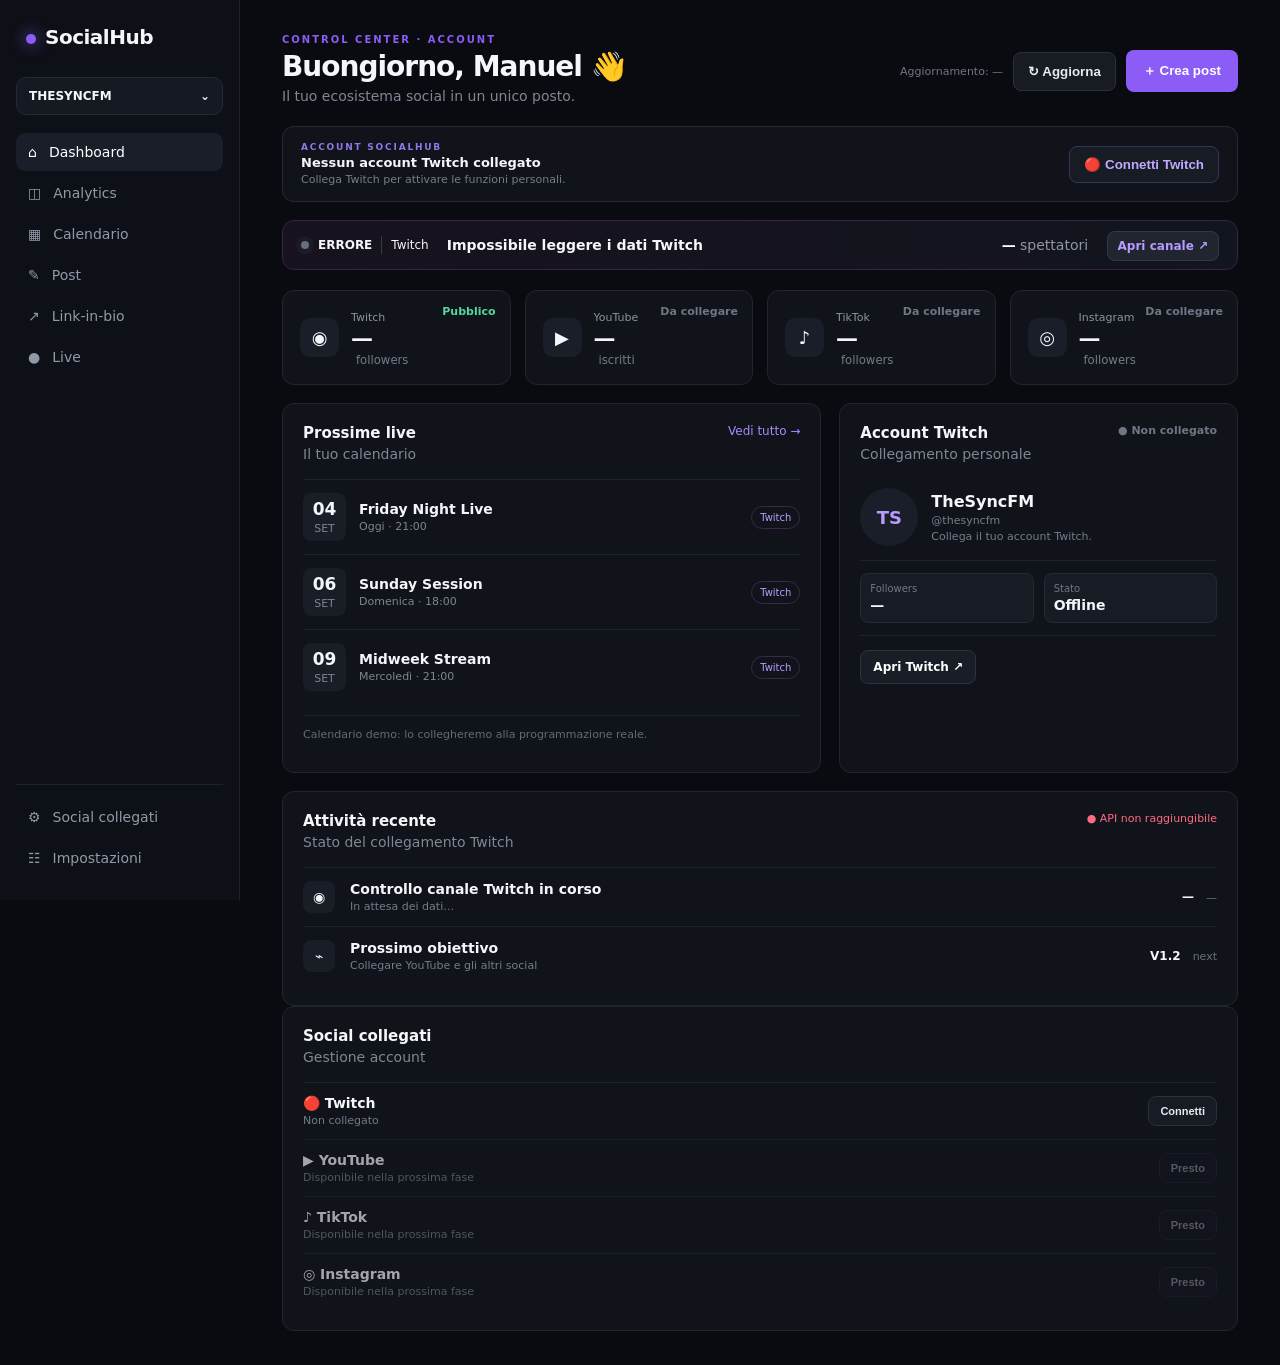
==== commit 5b9bd352: "Add files via upload" ====
--- a/index.html
+++ b/index.html
@@ -27,8 +27,8 @@
   <main id="dashboard">
     <header>
       <div>
-        <div class="eyebrow">CONTROL CENTER · LIVE DATA</div>
-        <h1>Buongiorno, Manuel 👋</h1>
+        <div class="eyebrow">CONTROL CENTER · ACCOUNT</div>
+        <h1>Buongiorno, <span id="greetingName">Manuel</span> 👋</h1>
         <p class="muted">Il tuo ecosistema social in un unico posto.</p>
       </div>
       <div class="header-actions">
@@ -38,17 +38,26 @@
       </div>
     </header>
 
+    <section class="account-strip">
+      <div class="account-copy">
+        <span class="account-label">ACCOUNT SOCIALHUB</span>
+        <strong id="accountStatus">Nessun account Twitch collegato</strong>
+        <span id="accountHint">Collega Twitch per attivare le funzioni personali.</span>
+      </div>
+      <button class="connect-btn" id="connectTwitchBtn">🔴 Connetti Twitch</button>
+    </section>
+
     <section class="live-banner" id="live">
       <div class="live-left"><span id="liveDot" class="pulse offline"></span><strong id="liveLabel">OFFLINE</strong><span class="divider"></span><span>Twitch</span></div>
       <div class="live-title" id="liveTitle">Controllo live in corso…</div>
-      <div class="live-right"><strong id="viewerCount">—</strong> spettatori <a id="openTwitch" class="banner-link" href="https://www.twitch.tv/thesyncfm" target="_blank" rel="noopener">Apri canale ↗</a></div>
+      <div class="live-right"><strong id="viewerCount">—</strong> spettatori <a class="banner-link" href="https://www.twitch.tv/thesyncfm" target="_blank" rel="noopener">Apri canale ↗</a></div>
     </section>
 
     <section class="stats" id="analytics">
       <article>
         <span class="stat-icon twitch">◉</span>
         <div><span class="label">Twitch</span><strong id="twitchFollowers">—</strong><small>followers</small></div>
-        <em id="twitchStatus">Connesso</em>
+        <em id="twitchStatus">Pubblico</em>
       </article>
       <article>
         <span class="stat-icon yt">▶</span>
@@ -76,25 +85,33 @@
         <div class="event"><div class="date"><b>04</b><span>SET</span></div><div><strong>Friday Night Live</strong><span>Oggi · 21:00</span></div><span class="badge">Twitch</span></div>
         <div class="event"><div class="date"><b>06</b><span>SET</span></div><div><strong>Sunday Session</strong><span>Domenica · 18:00</span></div><span class="badge">Twitch</span></div>
         <div class="event"><div class="date"><b>09</b><span>SET</span></div><div><strong>Midweek Stream</strong><span>Mercoledì · 21:00</span></div><span class="badge">Twitch</span></div>
-        <p class="note">Calendario demo: lo collegheremo alla programmazione reale nella prossima fase.</p>
+        <p class="note">Calendario demo: lo collegheremo alla programmazione reale.</p>
       </section>
 
       <section class="card profile-card" id="social">
         <div class="card-head">
-          <div><h2>Canale Twitch</h2><p class="muted">Dati rilevati in tempo reale</p></div>
-          <span class="connected">● Connesso</span>
-        </div>
+          <div><h2>Account Twitch</h2><p class="muted">Collegamento personale</p></div>
+          <span id="connectedBadge" class="connected muted-connected">● Non collegato</span>
+        </div>
+
         <div class="profile">
           <img id="profileImage" src="" alt="" class="avatar" hidden>
           <div class="avatar-fallback" id="avatarFallback">TS</div>
           <div class="profile-text">
             <strong id="displayName">TheSyncFM</strong>
             <span id="channelLogin">@thesyncfm</span>
-            <span id="channelBio">Caricamento informazioni…</span>
+            <span id="channelBio">Collega il tuo account Twitch.</span>
           </div>
         </div>
+
+        <div class="account-metrics">
+          <div><span>Followers</span><strong id="profileFollowers">—</strong></div>
+          <div><span>Stato</span><strong id="profileLive">Offline</strong></div>
+        </div>
+
         <div class="profile-actions">
           <a class="outline-btn" href="https://www.twitch.tv/thesyncfm" target="_blank" rel="noopener">Apri Twitch ↗</a>
+          <button class="danger-btn" id="logoutBtn" hidden>Disconnetti</button>
         </div>
       </section>
     </div>
@@ -118,15 +135,31 @@
       </div>
     </section>
 
-    <section class="card hidden-section" id="settings">
-      <div class="card-head"><div><h2>Impostazioni</h2><p class="muted">Configurazione SocialHub</p></div></div>
-      <p class="muted">Questa sezione verrà collegata alle impostazioni reali dell'account nella fase autenticata.</p>
+    <section class="card" id="settings">
+      <div class="card-head"><div><h2>Social collegati</h2><p class="muted">Gestione account</p></div></div>
+      <div class="settings-row">
+        <div><strong>🔴 Twitch</strong><span id="settingsTwitch">Non collegato</span></div>
+        <button class="secondary compact" id="settingsConnectBtn">Connetti</button>
+      </div>
+      <div class="settings-row disabled-row">
+        <div><strong>▶ YouTube</strong><span>Disponibile nella prossima fase</span></div>
+        <button class="secondary compact" disabled>Presto</button>
+      </div>
+      <div class="settings-row disabled-row">
+        <div><strong>♪ TikTok</strong><span>Disponibile nella prossima fase</span></div>
+        <button class="secondary compact" disabled>Presto</button>
+      </div>
+      <div class="settings-row disabled-row">
+        <div><strong>◎ Instagram</strong><span>Disponibile nella prossima fase</span></div>
+        <button class="secondary compact" disabled>Presto</button>
+      </div>
     </section>
   </main>
 
 <script>
 const API_BASE = "https://thesyncfm-socialhub-api.the-sync-fm.workers.dev";
-const CHANNEL = "thesyncfm";
+const PUBLIC_CHANNEL = "thesyncfm";
+const SESSION_KEY = "socialhub_twitch_session";
 
 const el = (id) => document.getElementById(id);
 
@@ -138,19 +171,59 @@
   return new Intl.DateTimeFormat("it-IT", {hour:"2-digit", minute:"2-digit"}).format(date);
 }
 
-async function loadTwitch() {
-  const refreshBtn = el("refreshBtn");
-  refreshBtn.disabled = true;
-  refreshBtn.textContent = "↻ Aggiornamento…";
-
+function getStoredSession() {
+  return localStorage.getItem(SESSION_KEY);
+}
+
+function setConnectedUI(account) {
+  el("accountStatus").textContent = `Twitch collegato: ${account.display_name || account.login}`;
+  el("accountHint").textContent = "Account autorizzato per le funzioni personali.";
+  el("connectTwitchBtn").textContent = "✓ Twitch collegato";
+  el("connectedBadge").textContent = "● Collegato";
+  el("connectedBadge").className = "connected";
+  el("logoutBtn").hidden = false;
+  el("settingsTwitch").textContent = account.display_name || account.login;
+  el("settingsConnectBtn").textContent = "Gestisci";
+  el("displayName").textContent = account.display_name || "Twitch";
+  el("channelLogin").textContent = `@${account.login || PUBLIC_CHANNEL}`;
+  el("channelBio").textContent = account.description || "Account Twitch collegato.";
+  if (account.profile_image_url) {
+    el("profileImage").src = account.profile_image_url;
+    el("profileImage").hidden = false;
+    el("avatarFallback").style.display = "none";
+  }
+}
+
+function clearConnectedUI() {
+  el("accountStatus").textContent = "Nessun account Twitch collegato";
+  el("accountHint").textContent = "Collega Twitch per attivare le funzioni personali.";
+  el("connectTwitchBtn").textContent = "🔴 Connetti Twitch";
+  el("connectedBadge").textContent = "● Non collegato";
+  el("connectedBadge").className = "connected muted-connected";
+  el("logoutBtn").hidden = true;
+  el("settingsTwitch").textContent = "Non collegato";
+  el("settingsConnectBtn").textContent = "Connetti";
+  el("displayName").textContent = "TheSyncFM";
+  el("channelLogin").textContent = "@thesyncfm";
+  el("channelBio").textContent = "Collega il tuo account Twitch.";
+  el("twitchFollowers").textContent = "—";
+  el("profileFollowers").textContent = "—";
+  el("profileLive").textContent = "Offline";
+  el("profileImage").hidden = true;
+  el("avatarFallback").style.display = "grid";
+}
+
+function connectTwitch() {
+  window.location.href = `${API_BASE}/auth/twitch/start`;
+}
+
+async function loadPublicTwitch() {
   try {
     const response = await fetch(
-      `${API_BASE}/twitch/status?login=${encodeURIComponent(CHANNEL)}`,
+      `${API_BASE}/twitch/status?login=${encodeURIComponent(PUBLIC_CHANNEL)}`,
       { cache: "no-store" }
     );
-
     if (!response.ok) throw new Error(`HTTP ${response.status}`);
-
     const data = await response.json();
     if (!data.ok) throw new Error(data.error || "Risposta API non valida");
 
@@ -158,14 +231,15 @@
     const live = data.live || { is_live: false };
     const now = new Date();
 
-    el("displayName").textContent = user.display_name || "TheSyncFM";
-    el("channelLogin").textContent = `@${user.login || CHANNEL}`;
-    el("channelBio").textContent = user.description || "Canale Twitch TheSyncFM";
-
-    if (user.profile_image_url) {
-      el("profileImage").src = user.profile_image_url;
-      el("profileImage").hidden = false;
-      el("avatarFallback").style.display = "none";
+    if (!getStoredSession()) {
+      el("displayName").textContent = user.display_name || "TheSyncFM";
+      el("channelLogin").textContent = `@${user.login || PUBLIC_CHANNEL}`;
+      el("channelBio").textContent = user.description || "Canale Twitch TheSyncFM";
+      if (user.profile_image_url) {
+        el("profileImage").src = user.profile_image_url;
+        el("profileImage").hidden = false;
+        el("avatarFallback").style.display = "none";
+      }
     }
 
     el("lastUpdated").textContent = `Aggiornamento: ${formatTime(now)}`;
@@ -177,28 +251,22 @@
       el("liveLabel").textContent = "LIVE ADESSO";
       el("liveTitle").textContent = live.title || "TheSyncFM è in live";
       el("viewerCount").textContent = formatNumber(live.viewer_count ?? 0);
-      el("twitchStatus").textContent = "LIVE";
-      el("twitchStatus").className = "live-text";
       el("activityTitle").textContent = "TheSyncFM è LIVE su Twitch";
       el("activityDetail").textContent = `${live.game_name || "Categoria non disponibile"} · ${live.title || "Live"}`;
       el("activityMetric").textContent = `${formatNumber(live.viewer_count ?? 0)} viewers`;
       el("activityTime").textContent = live.started_at ? formatTime(new Date(live.started_at)) : formatTime(now);
+      el("profileLive").textContent = "LIVE";
     } else {
       el("liveDot").classList.add("offline");
       el("liveLabel").textContent = "OFFLINE";
       el("liveTitle").textContent = "TheSyncFM non è attualmente in live";
       el("viewerCount").textContent = "0";
-      el("twitchStatus").textContent = "Online";
-      el("twitchStatus").className = "live-text offline-text";
       el("activityTitle").textContent = "Controllo canale Twitch completato";
       el("activityDetail").textContent = "Il canale è attualmente offline";
       el("activityMetric").textContent = "0 viewers";
       el("activityTime").textContent = formatTime(now);
+      el("profileLive").textContent = "Offline";
     }
-
-    // Non usiamo un numero demo per i follower: il conteggio richiede
-    // l'accesso OAuth appropriato all'endpoint follower di Twitch.
-    el("twitchFollowers").textContent = "—";
   } catch (error) {
     console.error(error);
     el("apiStatus").textContent = "● API non raggiungibile";
@@ -207,17 +275,90 @@
     el("liveLabel").textContent = "ERRORE";
     el("liveTitle").textContent = "Impossibile leggere i dati Twitch";
     el("viewerCount").textContent = "—";
-    el("twitchStatus").textContent = "Errore";
-    el("twitchStatus").className = "live-text offline-text";
-  } finally {
-    refreshBtn.disabled = false;
-    refreshBtn.textContent = "↻ Aggiorna";
-  }
-}
-
-el("refreshBtn").addEventListener("click", loadTwitch);
+  }
+}
+
+async function loadPrivateAccount() {
+  const session = getStoredSession();
+  if (!session) return;
+
+  try {
+    const response = await fetch(
+      `${API_BASE}/twitch/me?session=${encodeURIComponent(session)}`,
+      { cache: "no-store" }
+    );
+    const data = await response.json();
+
+    if (!response.ok || !data.ok) {
+      localStorage.removeItem(SESSION_KEY);
+      clearConnectedUI();
+      return;
+    }
+
+    setConnectedUI(data.account || {});
+    el("twitchFollowers").textContent = formatNumber(data.followers);
+    el("profileFollowers").textContent = formatNumber(data.followers);
+    el("twitchStatus").textContent = data.live?.is_live ? "LIVE" : "Collegato";
+  } catch (error) {
+    console.error(error);
+  }
+}
+
+async function logoutTwitch() {
+  const session = getStoredSession();
+
+  if (session) {
+    try {
+      await fetch(
+        `${API_BASE}/auth/twitch/logout?session=${encodeURIComponent(session)}`,
+        { cache: "no-store" }
+      );
+    } catch (error) {
+      console.warn("Logout remoto non riuscito", error);
+    }
+  }
+
+  localStorage.removeItem(SESSION_KEY);
+  clearConnectedUI();
+  await loadPublicTwitch();
+}
+
+async function initialize() {
+  const params = new URLSearchParams(window.location.search);
+  const oauthResult = params.get("twitch");
+  const returnedSession = params.get("session");
+
+  if (oauthResult === "connected" && returnedSession) {
+    localStorage.setItem(SESSION_KEY, returnedSession);
+    window.history.replaceState({}, document.title, window.location.pathname);
+  } else if (oauthResult === "error") {
+    const message = params.get("message") || "Errore durante il collegamento Twitch.";
+    window.history.replaceState({}, document.title, window.location.pathname);
+    alert(message);
+  }
+
+  const session = getStoredSession();
+  if (session) {
+    el("connectTwitchBtn").textContent = "↻ Aggiornamento account…";
+  }
+
+  await loadPublicTwitch();
+  await loadPrivateAccount();
+
+  if (!getStoredSession()) {
+    el("connectTwitchBtn").textContent = "🔴 Connetti Twitch";
+  }
+}
+
+el("connectTwitchBtn").addEventListener("click", connectTwitch);
+el("settingsConnectBtn").addEventListener("click", connectTwitch);
+el("logoutBtn").addEventListener("click", logoutTwitch);
+el("refreshBtn").addEventListener("click", async () => {
+  await loadPublicTwitch();
+  await loadPrivateAccount();
+});
 el("createPostBtn").addEventListener("click", () => {
-  alert("Editor post: lo implementiamo nella prossima fase.");
+  alert("Editor post: lo implementiamo nella fase successiva.");
 });
 
 document.querySelectorAll("nav a,.nav-bottom a").forEach((a) => {
@@ -227,8 +368,11 @@
   });
 });
 
-loadTwitch();
-setInterval(loadTwitch, 60000);
+initialize();
+setInterval(async () => {
+  await loadPublicTwitch();
+  await loadPrivateAccount();
+}, 60000);
 </script>
 </body>
-</html>+</html>
--- a/style.css
+++ b/style.css
@@ -1 +1 @@
-*{box-sizing:border-box}html{scroll-behavior:smooth}body{margin:0;background:#090b10;color:#f4f6fa;font:14px Inter,ui-sans-serif,system-ui,-apple-system,BlinkMacSystemFont,"Segoe UI",sans-serif;display:flex;min-height:100vh}.sidebar{width:240px;background:#0d1016;border-right:1px solid #1d222c;padding:22px 16px;position:fixed;inset:0 auto 0 0}.brand{font-size:20px;font-weight:800;letter-spacing:-.5px;margin:3px 10px 28px}.brand-dot{display:inline-block;width:10px;height:10px;border-radius:50%;background:#8b5cf6;box-shadow:0 0 16px #8b5cf6;margin-right:9px}.workspace{background:#151922;border:1px solid #242a35;border-radius:10px;padding:11px 12px;margin-bottom:18px;font-weight:700;font-size:12px;display:flex;justify-content:space-between}nav a,.nav-bottom a{display:flex;gap:12px;align-items:center;color:#9199a8;text-decoration:none;padding:11px 12px;border-radius:9px;margin:3px 0}nav a.active,nav a:hover,.nav-bottom a:hover{background:#1a1e29;color:#fff}.nav-bottom{position:absolute;bottom:20px;left:16px;right:16px;border-top:1px solid #1d222c;padding-top:10px}main{margin-left:240px;padding:34px 42px;width:calc(100% - 240px);max-width:1450px}header{display:flex;justify-content:space-between;align-items:center;margin-bottom:25px}.eyebrow{font-size:10px;letter-spacing:2px;color:#8b5cf6;font-weight:800}h1{font-size:28px;letter-spacing:-1px;margin:5px 0}.muted{color:#7f8795;margin:4px 0}.header-actions{display:flex;align-items:center;gap:10px}.updated{color:#6f7785;font-size:11px}.primary,.secondary,.outline-btn,.banner-link{border-radius:8px;font-weight:800;cursor:pointer;text-decoration:none}.primary{background:#8b5cf6;color:#fff;border:0;padding:12px 17px}.secondary{background:#171b23;color:#e7eaf0;border:1px solid #2b313c;padding:11px 14px}.secondary:disabled{opacity:.6;cursor:not-allowed}.live-banner{display:flex;align-items:center;gap:18px;background:linear-gradient(90deg,#17121e,#12151d);border:1px solid #352445;border-radius:12px;padding:15px 18px;margin-bottom:20px}.live-left{display:flex;align-items:center;gap:9px;font-size:12px}.pulse{width:8px;height:8px;border-radius:50%;background:#ff416c;box-shadow:0 0 0 5px #ff416c18}.pulse.offline{background:#64707e;box-shadow:0 0 0 5px #64707e18}.divider{height:18px;width:1px;background:#353a45}.live-title{font-weight:700;flex:1;white-space:nowrap;overflow:hidden;text-overflow:ellipsis}.live-right{color:#8f97a5}.live-right strong{color:#fff}.banner-link{margin-left:14px;color:#b79cff;background:#202530;border:1px solid #313846;padding:7px 10px;font-size:12px}.stats{display:grid;grid-template-columns:repeat(4,1fr);gap:14px;margin-bottom:18px}.stats article,.card{background:#10131a;border:1px solid #202631;border-radius:12px}.stats article{padding:17px;display:flex;align-items:center;gap:12px;position:relative}.stat-icon{width:39px;height:39px;border-radius:10px;background:#191e28;display:grid;place-items:center;font-weight:900;font-size:18px}.stats strong{display:block;font-size:22px;margin-top:2px}.label{font-size:11px;color:#8b93a2}.stats small{color:#737b89;margin-left:5px}.stats em{position:absolute;right:14px;top:14px;color:#55d89b;font-style:normal;font-size:11px;font-weight:700}.muted-stat{color:#6f7785!important}.live-text{position:absolute;right:14px;top:14px;color:#55d89b;font-size:11px;font-style:normal;font-weight:700}.offline-text{color:#7d8794}.grid{display:grid;grid-template-columns:1.15fr .85fr;gap:18px;margin-bottom:18px}.card{padding:20px}.card-head{display:flex;justify-content:space-between;align-items:flex-start;margin-bottom:13px}.card h2{font-size:15px;margin:0}.card-head a{color:#a78bfa;text-decoration:none;font-size:12px}.event{display:flex;align-items:center;gap:13px;padding:13px 0;border-top:1px solid #1e242e}.date{width:43px;text-align:center;background:#181d26;border-radius:8px;padding:6px 0}.date b{display:block;font-size:17px}.date span{font-size:8px;color:#8b93a2}.event div:nth-child(2){display:flex;flex-direction:column;gap:3px;flex:1}.event span{color:#7d8593;font-size:11px}.badge{font-size:10px!important;padding:5px 8px;border:1px solid #3b274b;border-radius:20px;color:#b79cff!important}.note{font-size:11px;color:#626b79;border-top:1px solid #1e242e;padding-top:12px}.profile{display:flex;align-items:center;gap:13px;padding:9px 0 14px}.avatar,.avatar-fallback{width:58px;height:58px;border-radius:50%;object-fit:cover}.avatar-fallback{display:grid;place-items:center;background:#191e28;color:#b79cff;font-weight:900;font-size:18px}.profile-text{display:flex;flex-direction:column;gap:3px}.profile-text strong{font-size:16px}.profile-text span{color:#737d8c;font-size:11px}.profile-actions{display:flex;gap:8px;border-top:1px solid #1e242e;padding-top:14px}.connected{color:#55d89b;font-size:11px;font-weight:800}.outline-btn{display:inline-block;background:#181d26;color:#fff;border:1px solid #2d3440;padding:9px 12px;font-size:12px}.api-status{font-size:11px;color:#7a8391}.api-status.online{color:#55d89b}.api-status.error{color:#ff6c81}.activity{display:grid;grid-template-columns:35px 1fr auto auto;gap:12px;align-items:center;border-top:1px solid #1e242e;padding:13px 0}.activity-icon{width:32px;height:32px;border-radius:8px;background:#181d26;display:grid;place-items:center}.activity span{display:block;color:#747d8c;font-size:11px;margin-top:3px}.activity b{font-size:12px}.activity time{color:#69717f;font-size:11px}.hidden-section{margin-top:18px}@media(max-width:1050px){.header-actions{flex-wrap:wrap;justify-content:flex-end}.updated{width:100%;text-align:right}}@media(max-width:900px){.sidebar{width:70px}.brand-text,.workspace span,.workspace,nav span,.nav-bottom span{font-size:0}.workspace{height:38px}.brand{font-size:0}.brand-dot{margin:0}.nav-bottom{left:10px;right:10px}.sidebar a{justify-content:center}main{margin-left:70px;width:calc(100% - 70px);padding:25px}.stats{grid-template-columns:repeat(2,1fr)}.grid{grid-template-columns:1fr}.live-banner{flex-wrap:wrap}.live-title{min-width:100%}}@media(max-width:560px){.stats{grid-template-columns:1fr}header{align-items:flex-start;gap:15px;flex-direction:column}.header-actions{justify-content:flex-start}.updated{width:auto;text-align:left}.live-right{width:100%}.banner-link{float:right}.activity{grid-template-columns:35px 1fr}.activity b,.activity time{display:none}}+*{box-sizing:border-box}html{scroll-behavior:smooth}body{margin:0;background:#090b10;color:#f4f6fa;font:14px Inter,ui-sans-serif,system-ui,-apple-system,BlinkMacSystemFont,"Segoe UI",sans-serif;display:flex;min-height:100vh}.sidebar{width:240px;background:#0d1016;border-right:1px solid #1d222c;padding:22px 16px;position:fixed;inset:0 auto 0 0}.brand{font-size:20px;font-weight:800;letter-spacing:-.5px;margin:3px 10px 28px}.brand-dot{display:inline-block;width:10px;height:10px;border-radius:50%;background:#8b5cf6;box-shadow:0 0 16px #8b5cf6;margin-right:9px}.workspace{background:#151922;border:1px solid #242a35;border-radius:10px;padding:11px 12px;margin-bottom:18px;font-weight:700;font-size:12px;display:flex;justify-content:space-between}nav a,.nav-bottom a{display:flex;gap:12px;align-items:center;color:#9199a8;text-decoration:none;padding:11px 12px;border-radius:9px;margin:3px 0}nav a.active,nav a:hover,.nav-bottom a:hover{background:#1a1e29;color:#fff}.nav-bottom{position:absolute;bottom:20px;left:16px;right:16px;border-top:1px solid #1d222c;padding-top:10px}main{margin-left:240px;padding:34px 42px;width:calc(100% - 240px);max-width:1450px}header{display:flex;justify-content:space-between;align-items:center;margin-bottom:18px}.eyebrow{font-size:10px;letter-spacing:2px;color:#8b5cf6;font-weight:800}h1{font-size:28px;letter-spacing:-1px;margin:5px 0}.muted{color:#7f8795;margin:4px 0}.header-actions{display:flex;align-items:center;gap:10px}.updated{color:#6f7785;font-size:11px}.primary,.secondary,.outline-btn,.banner-link,.connect-btn,.danger-btn{border-radius:8px;font-weight:800;cursor:pointer;text-decoration:none}.primary{background:#8b5cf6;color:#fff;border:0;padding:12px 17px}.secondary{background:#171b23;color:#e7eaf0;border:1px solid #2b313c;padding:11px 14px}.secondary:disabled{opacity:.5;cursor:not-allowed}.secondary.compact{padding:8px 11px;font-size:11px}.account-strip{display:flex;align-items:center;justify-content:space-between;gap:20px;background:#10131a;border:1px solid #252b36;border-radius:12px;padding:15px 18px;margin-bottom:18px}.account-copy{display:flex;flex-direction:column;gap:3px}.account-label{font-size:9px;letter-spacing:1.8px;color:#8f78e9;font-weight:800}.account-copy strong{font-size:13px}.account-copy span:last-child{font-size:11px;color:#747d8b}.connect-btn{background:#171b23;border:1px solid #3b3057;color:#c2a9ff;padding:10px 14px}.live-banner{display:flex;align-items:center;gap:18px;background:linear-gradient(90deg,#17121e,#12151d);border:1px solid #352445;border-radius:12px;padding:15px 18px;margin-bottom:20px}.live-left{display:flex;align-items:center;gap:9px;font-size:12px}.pulse{width:8px;height:8px;border-radius:50%;background:#ff416c;box-shadow:0 0 0 5px #ff416c18}.pulse.offline{background:#64707e;box-shadow:0 0 0 5px #64707e18}.divider{height:18px;width:1px;background:#353a45}.live-title{font-weight:700;flex:1;white-space:nowrap;overflow:hidden;text-overflow:ellipsis}.live-right{color:#8f97a5}.live-right strong{color:#fff}.banner-link{margin-left:14px;color:#b79cff;background:#202530;border:1px solid #313846;padding:7px 10px;font-size:12px}.stats{display:grid;grid-template-columns:repeat(4,1fr);gap:14px;margin-bottom:18px}.stats article,.card{background:#10131a;border:1px solid #202631;border-radius:12px}.stats article{padding:17px;display:flex;align-items:center;gap:12px;position:relative}.stat-icon{width:39px;height:39px;border-radius:10px;background:#191e28;display:grid;place-items:center;font-weight:900;font-size:18px}.stats strong{display:block;font-size:22px;margin-top:2px}.label{font-size:11px;color:#8b93a2}.stats small{color:#737b89;margin-left:5px}.stats em{position:absolute;right:14px;top:14px;color:#55d89b;font-style:normal;font-size:11px;font-weight:700}.muted-stat{color:#6f7785!important}.live-text{position:absolute;right:14px;top:14px;color:#55d89b;font-size:11px;font-style:normal;font-weight:700}.grid{display:grid;grid-template-columns:1.15fr .85fr;gap:18px;margin-bottom:18px}.card{padding:20px}.card-head{display:flex;justify-content:space-between;align-items:flex-start;margin-bottom:13px}.card h2{font-size:15px;margin:0}.card-head a{color:#a78bfa;text-decoration:none;font-size:12px}.event{display:flex;align-items:center;gap:13px;padding:13px 0;border-top:1px solid #1e242e}.date{width:43px;text-align:center;background:#181d26;border-radius:8px;padding:6px 0}.date b{display:block;font-size:17px}.date span{font-size:8px;color:#8b93a2}.event div:nth-child(2){display:flex;flex-direction:column;gap:3px;flex:1}.event span{color:#7d8593;font-size:11px}.badge{font-size:10px!important;padding:5px 8px;border:1px solid #3b274b;border-radius:20px;color:#b79cff!important}.note{font-size:11px;color:#626b79;border-top:1px solid #1e242e;padding-top:12px}.profile{display:flex;align-items:center;gap:13px;padding:9px 0 14px}.avatar,.avatar-fallback{width:58px;height:58px;border-radius:50%;object-fit:cover}.avatar-fallback{display:grid;place-items:center;background:#191e28;color:#b79cff;font-weight:900;font-size:18px}.profile-text{display:flex;flex-direction:column;gap:3px}.profile-text strong{font-size:16px}.profile-text span{color:#737d8c;font-size:11px}.profile-actions{display:flex;gap:8px;border-top:1px solid #1e242e;padding-top:14px}.connected{color:#55d89b;font-size:11px;font-weight:800}.muted-connected{color:#6f7785}.outline-btn{display:inline-block;background:#181d26;color:#fff;border:1px solid #2d3440;padding:9px 12px;font-size:12px}.danger-btn{background:transparent;border:1px solid #633142;color:#ff8494;padding:9px 12px;font-size:12px}.account-metrics{display:grid;grid-template-columns:1fr 1fr;gap:10px;border-top:1px solid #1e242e;padding-top:12px;margin-bottom:12px}.account-metrics div{background:#171b23;border:1px solid #242a34;border-radius:8px;padding:9px}.account-metrics span{display:block;color:#707987;font-size:10px}.account-metrics strong{display:block;font-size:14px;margin-top:3px}.api-status{font-size:11px;color:#7a8391}.api-status.online{color:#55d89b}.api-status.error{color:#ff6c81}.activity{display:grid;grid-template-columns:35px 1fr auto auto;gap:12px;align-items:center;border-top:1px solid #1e242e;padding:13px 0}.activity-icon{width:32px;height:32px;border-radius:8px;background:#181d26;display:grid;place-items:center}.activity span{display:block;color:#747d8c;font-size:11px;margin-top:3px}.activity b{font-size:12px}.activity time{color:#69717f;font-size:11px}.settings-row{display:flex;align-items:center;justify-content:space-between;gap:15px;padding:12px 0;border-top:1px solid #1e242e}.settings-row div{display:flex;flex-direction:column;gap:3px}.settings-row span{color:#727b89;font-size:11px}.disabled-row{opacity:.65}.hidden-section{margin-top:18px}@media(max-width:1050px){.header-actions{flex-wrap:wrap;justify-content:flex-end}.updated{width:100%;text-align:right}}@media(max-width:900px){.sidebar{width:70px}.brand-text,.workspace span,.workspace,nav span,.nav-bottom span{font-size:0}.workspace{height:38px}.brand{font-size:0}.brand-dot{margin:0}.nav-bottom{left:10px;right:10px}.sidebar a{justify-content:center}main{margin-left:70px;width:calc(100% - 70px);padding:25px}.stats{grid-template-columns:repeat(2,1fr)}.grid{grid-template-columns:1fr}.live-banner{flex-wrap:wrap}.live-title{min-width:100%}.account-strip{align-items:flex-start;flex-direction:column}}@media(max-width:560px){.stats{grid-template-columns:1fr}header{align-items:flex-start;gap:15px;flex-direction:column}.header-actions{justify-content:flex-start}.updated{width:auto;text-align:left}.live-right{width:100%}.banner-link{float:right}.activity{grid-template-columns:35px 1fr}.activity b,.activity time{display:none}.account-strip{padding:14px}.connect-btn{width:100%}}
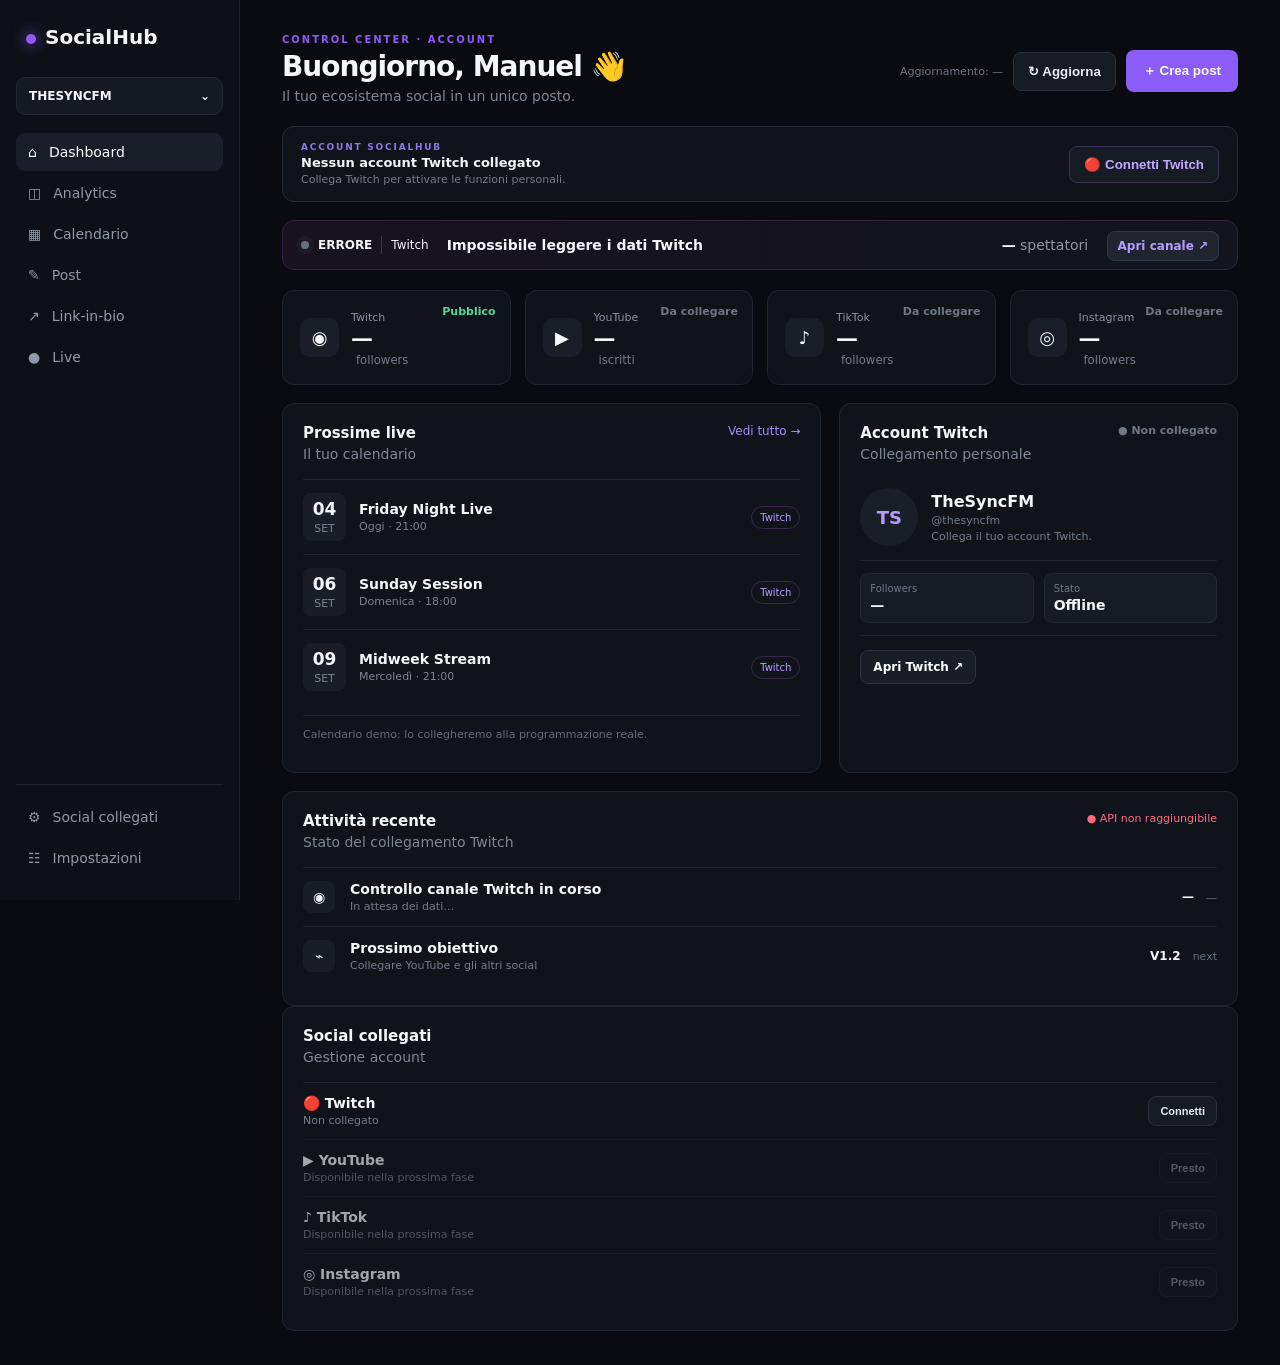
==== commit 55238e8d: "Add files via upload" ====
--- a/index.html
+++ b/index.html
@@ -4,7 +4,7 @@
   <meta charset="utf-8">
   <meta name="viewport" content="width=device-width,initial-scale=1">
   <title>SocialHub — TheSyncFM</title>
-  <link rel="stylesheet" href="style.css">
+  <link rel="stylesheet" href="/style.css">
 </head>
 <body>
   <aside class="sidebar">
@@ -59,29 +59,14 @@
         <div><span class="label">Twitch</span><strong id="twitchFollowers">—</strong><small>followers</small></div>
         <em id="twitchStatus">Pubblico</em>
       </article>
-      <article>
-        <span class="stat-icon yt">▶</span>
-        <div><span class="label">YouTube</span><strong>—</strong><small>iscritti</small></div>
-        <em class="muted-stat">Da collegare</em>
-      </article>
-      <article>
-        <span class="stat-icon tt">♪</span>
-        <div><span class="label">TikTok</span><strong>—</strong><small>followers</small></div>
-        <em class="muted-stat">Da collegare</em>
-      </article>
-      <article>
-        <span class="stat-icon ig">◎</span>
-        <div><span class="label">Instagram</span><strong>—</strong><small>followers</small></div>
-        <em class="muted-stat">Da collegare</em>
-      </article>
+      <article><span class="stat-icon yt">▶</span><div><span class="label">YouTube</span><strong>—</strong><small>iscritti</small></div><em class="muted-stat">Da collegare</em></article>
+      <article><span class="stat-icon tt">♪</span><div><span class="label">TikTok</span><strong>—</strong><small>followers</small></div><em class="muted-stat">Da collegare</em></article>
+      <article><span class="stat-icon ig">◎</span><div><span class="label">Instagram</span><strong>—</strong><small>followers</small></div><em class="muted-stat">Da collegare</em></article>
     </section>
 
     <div class="grid">
       <section class="card calendar" id="calendar">
-        <div class="card-head">
-          <div><h2>Prossime live</h2><p class="muted">Il tuo calendario</p></div>
-          <a href="#calendar">Vedi tutto →</a>
-        </div>
+        <div class="card-head"><div><h2>Prossime live</h2><p class="muted">Il tuo calendario</p></div><a href="#calendar">Vedi tutto →</a></div>
         <div class="event"><div class="date"><b>04</b><span>SET</span></div><div><strong>Friday Night Live</strong><span>Oggi · 21:00</span></div><span class="badge">Twitch</span></div>
         <div class="event"><div class="date"><b>06</b><span>SET</span></div><div><strong>Sunday Session</strong><span>Domenica · 18:00</span></div><span class="badge">Twitch</span></div>
         <div class="event"><div class="date"><b>09</b><span>SET</span></div><div><strong>Midweek Stream</strong><span>Mercoledì · 21:00</span></div><span class="badge">Twitch</span></div>
@@ -89,26 +74,13 @@
       </section>
 
       <section class="card profile-card" id="social">
-        <div class="card-head">
-          <div><h2>Account Twitch</h2><p class="muted">Collegamento personale</p></div>
-          <span id="connectedBadge" class="connected muted-connected">● Non collegato</span>
-        </div>
-
+        <div class="card-head"><div><h2>Account Twitch</h2><p class="muted">Collegamento personale</p></div><span id="connectedBadge" class="connected muted-connected">● Non collegato</span></div>
         <div class="profile">
           <img id="profileImage" src="" alt="" class="avatar" hidden>
           <div class="avatar-fallback" id="avatarFallback">TS</div>
-          <div class="profile-text">
-            <strong id="displayName">TheSyncFM</strong>
-            <span id="channelLogin">@thesyncfm</span>
-            <span id="channelBio">Collega il tuo account Twitch.</span>
-          </div>
+          <div class="profile-text"><strong id="displayName">TheSyncFM</strong><span id="channelLogin">@thesyncfm</span><span id="channelBio">Collega il tuo account Twitch.</span></div>
         </div>
-
-        <div class="account-metrics">
-          <div><span>Followers</span><strong id="profileFollowers">—</strong></div>
-          <div><span>Stato</span><strong id="profileLive">Offline</strong></div>
-        </div>
-
+        <div class="account-metrics"><div><span>Followers</span><strong id="profileFollowers">—</strong></div><div><span>Stato</span><strong id="profileLive">Offline</strong></div></div>
         <div class="profile-actions">
           <a class="outline-btn" href="https://www.twitch.tv/thesyncfm" target="_blank" rel="noopener">Apri Twitch ↗</a>
           <button class="danger-btn" id="logoutBtn" hidden>Disconnetti</button>
@@ -117,64 +89,30 @@
     </div>
 
     <section class="card" id="posts">
-      <div class="card-head">
-        <div><h2>Attività recente</h2><p class="muted">Stato del collegamento Twitch</p></div>
-        <span id="apiStatus" class="api-status">● Verifica API…</span>
-      </div>
-      <div class="activity">
-        <div class="activity-icon">◉</div>
-        <div><strong id="activityTitle">Controllo canale Twitch in corso</strong><span id="activityDetail">In attesa dei dati…</span></div>
-        <b id="activityMetric">—</b>
-        <time id="activityTime">—</time>
-      </div>
-      <div class="activity">
-        <div class="activity-icon">⌁</div>
-        <div><strong>Prossimo obiettivo</strong><span>Collegare YouTube e gli altri social</span></div>
-        <b>V1.2</b>
-        <time>next</time>
-      </div>
+      <div class="card-head"><div><h2>Attività recente</h2><p class="muted">Stato del collegamento Twitch</p></div><span id="apiStatus" class="api-status">● Verifica API…</span></div>
+      <div class="activity"><div class="activity-icon">◉</div><div><strong id="activityTitle">Controllo canale Twitch in corso</strong><span id="activityDetail">In attesa dei dati…</span></div><b id="activityMetric">—</b><time id="activityTime">—</time></div>
+      <div class="activity"><div class="activity-icon">⌁</div><div><strong>Prossimo obiettivo</strong><span>Collegare YouTube e gli altri social</span></div><b>V1.2</b><time>next</time></div>
     </section>
 
     <section class="card" id="settings">
       <div class="card-head"><div><h2>Social collegati</h2><p class="muted">Gestione account</p></div></div>
-      <div class="settings-row">
-        <div><strong>🔴 Twitch</strong><span id="settingsTwitch">Non collegato</span></div>
-        <button class="secondary compact" id="settingsConnectBtn">Connetti</button>
-      </div>
-      <div class="settings-row disabled-row">
-        <div><strong>▶ YouTube</strong><span>Disponibile nella prossima fase</span></div>
-        <button class="secondary compact" disabled>Presto</button>
-      </div>
-      <div class="settings-row disabled-row">
-        <div><strong>♪ TikTok</strong><span>Disponibile nella prossima fase</span></div>
-        <button class="secondary compact" disabled>Presto</button>
-      </div>
-      <div class="settings-row disabled-row">
-        <div><strong>◎ Instagram</strong><span>Disponibile nella prossima fase</span></div>
-        <button class="secondary compact" disabled>Presto</button>
-      </div>
+      <div class="settings-row"><div><strong>🔴 Twitch</strong><span id="settingsTwitch">Non collegato</span></div><button class="secondary compact" id="settingsConnectBtn">Connetti</button></div>
+      <div class="settings-row disabled-row"><div><strong>▶ YouTube</strong><span>Disponibile nella prossima fase</span></div><button class="secondary compact" disabled>Presto</button></div>
+      <div class="settings-row disabled-row"><div><strong>♪ TikTok</strong><span>Disponibile nella prossima fase</span></div><button class="secondary compact" disabled>Presto</button></div>
+      <div class="settings-row disabled-row"><div><strong>◎ Instagram</strong><span>Disponibile nella prossima fase</span></div><button class="secondary compact" disabled>Presto</button></div>
     </section>
   </main>
 
 <script>
-const API_BASE = "https://thesyncfm-socialhub-api.the-sync-fm.workers.dev";
 const PUBLIC_CHANNEL = "thesyncfm";
-const SESSION_KEY = "socialhub_twitch_session";
-
 const el = (id) => document.getElementById(id);
 
 function formatNumber(value) {
   return typeof value === "number" ? new Intl.NumberFormat("it-IT").format(value) : "—";
 }
-
 function formatTime(date) {
-  return new Intl.DateTimeFormat("it-IT", {hour:"2-digit", minute:"2-digit"}).format(date);
-}
-
-function getStoredSession() {
-  return localStorage.getItem(SESSION_KEY);
-}
-
+  return new Intl.DateTimeFormat("it-IT", { hour:"2-digit", minute:"2-digit" }).format(date);
+}
 function setConnectedUI(account) {
   el("accountStatus").textContent = `Twitch collegato: ${account.display_name || account.login}`;
   el("accountHint").textContent = "Account autorizzato per le funzioni personali.";
@@ -193,7 +131,6 @@
     el("avatarFallback").style.display = "none";
   }
 }
-
 function clearConnectedUI() {
   el("accountStatus").textContent = "Nessun account Twitch collegato";
   el("accountHint").textContent = "Collega Twitch per attivare le funzioni personali.";
@@ -212,26 +149,21 @@
   el("profileImage").hidden = true;
   el("avatarFallback").style.display = "grid";
 }
-
-function connectTwitch() {
-  window.location.href = `${API_BASE}/auth/twitch/start`;
-}
+function connectTwitch() { window.location.href = "/auth/twitch/start"; }
 
 async function loadPublicTwitch() {
   try {
-    const response = await fetch(
-      `${API_BASE}/twitch/status?login=${encodeURIComponent(PUBLIC_CHANNEL)}`,
-      { cache: "no-store" }
-    );
+    const response = await fetch(`/twitch/status?login=${encodeURIComponent(PUBLIC_CHANNEL)}`, { cache:"no-store" });
     if (!response.ok) throw new Error(`HTTP ${response.status}`);
     const data = await response.json();
     if (!data.ok) throw new Error(data.error || "Risposta API non valida");
-
     const user = data.channel || {};
-    const live = data.live || { is_live: false };
+    const live = data.live || { is_live:false };
     const now = new Date();
 
-    if (!getStoredSession()) {
+    if (!el("logoutBtn").hidden) {
+      // Do not overwrite the connected account card with public data.
+    } else {
       el("displayName").textContent = user.display_name || "TheSyncFM";
       el("channelLogin").textContent = `@${user.login || PUBLIC_CHANNEL}`;
       el("channelBio").textContent = user.description || "Canale Twitch TheSyncFM";
@@ -279,22 +211,13 @@
 }
 
 async function loadPrivateAccount() {
-  const session = getStoredSession();
-  if (!session) return;
-
   try {
-    const response = await fetch(
-      `${API_BASE}/twitch/me?session=${encodeURIComponent(session)}`,
-      { cache: "no-store" }
-    );
+    const response = await fetch("/twitch/me", { credentials:"include", cache:"no-store" });
     const data = await response.json();
-
     if (!response.ok || !data.ok) {
-      localStorage.removeItem(SESSION_KEY);
       clearConnectedUI();
       return;
     }
-
     setConnectedUI(data.account || {});
     el("twitchFollowers").textContent = formatNumber(data.followers);
     el("profileFollowers").textContent = formatNumber(data.followers);
@@ -305,74 +228,39 @@
 }
 
 async function logoutTwitch() {
-  const session = getStoredSession();
-
-  if (session) {
-    try {
-      await fetch(
-        `${API_BASE}/auth/twitch/logout?session=${encodeURIComponent(session)}`,
-        { cache: "no-store" }
-      );
-    } catch (error) {
-      console.warn("Logout remoto non riuscito", error);
-    }
-  }
-
-  localStorage.removeItem(SESSION_KEY);
+  try {
+    await fetch("/auth/twitch/logout", { credentials:"include" });
+  } catch (error) {
+    console.warn(error);
+  }
   clearConnectedUI();
   await loadPublicTwitch();
 }
 
 async function initialize() {
   const params = new URLSearchParams(window.location.search);
-  const oauthResult = params.get("twitch");
-  const returnedSession = params.get("session");
-
-  if (oauthResult === "connected" && returnedSession) {
-    localStorage.setItem(SESSION_KEY, returnedSession);
-    window.history.replaceState({}, document.title, window.location.pathname);
-  } else if (oauthResult === "error") {
-    const message = params.get("message") || "Errore durante il collegamento Twitch.";
-    window.history.replaceState({}, document.title, window.location.pathname);
-    alert(message);
-  }
-
-  const session = getStoredSession();
-  if (session) {
-    el("connectTwitchBtn").textContent = "↻ Aggiornamento account…";
+  const result = params.get("twitch");
+  const message = params.get("message");
+
+  if (result === "error") {
+    history.replaceState({}, document.title, location.pathname);
+    alert(message || "Errore durante il collegamento Twitch.");
+  } else if (result === "connected") {
+    history.replaceState({}, document.title, location.pathname);
   }
 
   await loadPublicTwitch();
   await loadPrivateAccount();
-
-  if (!getStoredSession()) {
-    el("connectTwitchBtn").textContent = "🔴 Connetti Twitch";
-  }
 }
 
 el("connectTwitchBtn").addEventListener("click", connectTwitch);
 el("settingsConnectBtn").addEventListener("click", connectTwitch);
 el("logoutBtn").addEventListener("click", logoutTwitch);
-el("refreshBtn").addEventListener("click", async () => {
-  await loadPublicTwitch();
-  await loadPrivateAccount();
-});
-el("createPostBtn").addEventListener("click", () => {
-  alert("Editor post: lo implementiamo nella fase successiva.");
-});
-
-document.querySelectorAll("nav a,.nav-bottom a").forEach((a) => {
-  a.addEventListener("click", () => {
-    document.querySelectorAll("nav a,.nav-bottom a").forEach((x) => x.classList.remove("active"));
-    a.classList.add("active");
-  });
-});
+el("refreshBtn").addEventListener("click", async () => { await loadPublicTwitch(); await loadPrivateAccount(); });
+el("createPostBtn").addEventListener("click", () => alert("Editor post: lo implementiamo nella fase successiva."));
 
 initialize();
-setInterval(async () => {
-  await loadPublicTwitch();
-  await loadPrivateAccount();
-}, 60000);
+setInterval(async () => { await loadPublicTwitch(); await loadPrivateAccount(); }, 60000);
 </script>
 </body>
-</html>
+</html>
--- a/style.css
+++ b/style.css
@@ -1 +1 @@
-*{box-sizing:border-box}html{scroll-behavior:smooth}body{margin:0;background:#090b10;color:#f4f6fa;font:14px Inter,ui-sans-serif,system-ui,-apple-system,BlinkMacSystemFont,"Segoe UI",sans-serif;display:flex;min-height:100vh}.sidebar{width:240px;background:#0d1016;border-right:1px solid #1d222c;padding:22px 16px;position:fixed;inset:0 auto 0 0}.brand{font-size:20px;font-weight:800;letter-spacing:-.5px;margin:3px 10px 28px}.brand-dot{display:inline-block;width:10px;height:10px;border-radius:50%;background:#8b5cf6;box-shadow:0 0 16px #8b5cf6;margin-right:9px}.workspace{background:#151922;border:1px solid #242a35;border-radius:10px;padding:11px 12px;margin-bottom:18px;font-weight:700;font-size:12px;display:flex;justify-content:space-between}nav a,.nav-bottom a{display:flex;gap:12px;align-items:center;color:#9199a8;text-decoration:none;padding:11px 12px;border-radius:9px;margin:3px 0}nav a.active,nav a:hover,.nav-bottom a:hover{background:#1a1e29;color:#fff}.nav-bottom{position:absolute;bottom:20px;left:16px;right:16px;border-top:1px solid #1d222c;padding-top:10px}main{margin-left:240px;padding:34px 42px;width:calc(100% - 240px);max-width:1450px}header{display:flex;justify-content:space-between;align-items:center;margin-bottom:18px}.eyebrow{font-size:10px;letter-spacing:2px;color:#8b5cf6;font-weight:800}h1{font-size:28px;letter-spacing:-1px;margin:5px 0}.muted{color:#7f8795;margin:4px 0}.header-actions{display:flex;align-items:center;gap:10px}.updated{color:#6f7785;font-size:11px}.primary,.secondary,.outline-btn,.banner-link,.connect-btn,.danger-btn{border-radius:8px;font-weight:800;cursor:pointer;text-decoration:none}.primary{background:#8b5cf6;color:#fff;border:0;padding:12px 17px}.secondary{background:#171b23;color:#e7eaf0;border:1px solid #2b313c;padding:11px 14px}.secondary:disabled{opacity:.5;cursor:not-allowed}.secondary.compact{padding:8px 11px;font-size:11px}.account-strip{display:flex;align-items:center;justify-content:space-between;gap:20px;background:#10131a;border:1px solid #252b36;border-radius:12px;padding:15px 18px;margin-bottom:18px}.account-copy{display:flex;flex-direction:column;gap:3px}.account-label{font-size:9px;letter-spacing:1.8px;color:#8f78e9;font-weight:800}.account-copy strong{font-size:13px}.account-copy span:last-child{font-size:11px;color:#747d8b}.connect-btn{background:#171b23;border:1px solid #3b3057;color:#c2a9ff;padding:10px 14px}.live-banner{display:flex;align-items:center;gap:18px;background:linear-gradient(90deg,#17121e,#12151d);border:1px solid #352445;border-radius:12px;padding:15px 18px;margin-bottom:20px}.live-left{display:flex;align-items:center;gap:9px;font-size:12px}.pulse{width:8px;height:8px;border-radius:50%;background:#ff416c;box-shadow:0 0 0 5px #ff416c18}.pulse.offline{background:#64707e;box-shadow:0 0 0 5px #64707e18}.divider{height:18px;width:1px;background:#353a45}.live-title{font-weight:700;flex:1;white-space:nowrap;overflow:hidden;text-overflow:ellipsis}.live-right{color:#8f97a5}.live-right strong{color:#fff}.banner-link{margin-left:14px;color:#b79cff;background:#202530;border:1px solid #313846;padding:7px 10px;font-size:12px}.stats{display:grid;grid-template-columns:repeat(4,1fr);gap:14px;margin-bottom:18px}.stats article,.card{background:#10131a;border:1px solid #202631;border-radius:12px}.stats article{padding:17px;display:flex;align-items:center;gap:12px;position:relative}.stat-icon{width:39px;height:39px;border-radius:10px;background:#191e28;display:grid;place-items:center;font-weight:900;font-size:18px}.stats strong{display:block;font-size:22px;margin-top:2px}.label{font-size:11px;color:#8b93a2}.stats small{color:#737b89;margin-left:5px}.stats em{position:absolute;right:14px;top:14px;color:#55d89b;font-style:normal;font-size:11px;font-weight:700}.muted-stat{color:#6f7785!important}.live-text{position:absolute;right:14px;top:14px;color:#55d89b;font-size:11px;font-style:normal;font-weight:700}.grid{display:grid;grid-template-columns:1.15fr .85fr;gap:18px;margin-bottom:18px}.card{padding:20px}.card-head{display:flex;justify-content:space-between;align-items:flex-start;margin-bottom:13px}.card h2{font-size:15px;margin:0}.card-head a{color:#a78bfa;text-decoration:none;font-size:12px}.event{display:flex;align-items:center;gap:13px;padding:13px 0;border-top:1px solid #1e242e}.date{width:43px;text-align:center;background:#181d26;border-radius:8px;padding:6px 0}.date b{display:block;font-size:17px}.date span{font-size:8px;color:#8b93a2}.event div:nth-child(2){display:flex;flex-direction:column;gap:3px;flex:1}.event span{color:#7d8593;font-size:11px}.badge{font-size:10px!important;padding:5px 8px;border:1px solid #3b274b;border-radius:20px;color:#b79cff!important}.note{font-size:11px;color:#626b79;border-top:1px solid #1e242e;padding-top:12px}.profile{display:flex;align-items:center;gap:13px;padding:9px 0 14px}.avatar,.avatar-fallback{width:58px;height:58px;border-radius:50%;object-fit:cover}.avatar-fallback{display:grid;place-items:center;background:#191e28;color:#b79cff;font-weight:900;font-size:18px}.profile-text{display:flex;flex-direction:column;gap:3px}.profile-text strong{font-size:16px}.profile-text span{color:#737d8c;font-size:11px}.profile-actions{display:flex;gap:8px;border-top:1px solid #1e242e;padding-top:14px}.connected{color:#55d89b;font-size:11px;font-weight:800}.muted-connected{color:#6f7785}.outline-btn{display:inline-block;background:#181d26;color:#fff;border:1px solid #2d3440;padding:9px 12px;font-size:12px}.danger-btn{background:transparent;border:1px solid #633142;color:#ff8494;padding:9px 12px;font-size:12px}.account-metrics{display:grid;grid-template-columns:1fr 1fr;gap:10px;border-top:1px solid #1e242e;padding-top:12px;margin-bottom:12px}.account-metrics div{background:#171b23;border:1px solid #242a34;border-radius:8px;padding:9px}.account-metrics span{display:block;color:#707987;font-size:10px}.account-metrics strong{display:block;font-size:14px;margin-top:3px}.api-status{font-size:11px;color:#7a8391}.api-status.online{color:#55d89b}.api-status.error{color:#ff6c81}.activity{display:grid;grid-template-columns:35px 1fr auto auto;gap:12px;align-items:center;border-top:1px solid #1e242e;padding:13px 0}.activity-icon{width:32px;height:32px;border-radius:8px;background:#181d26;display:grid;place-items:center}.activity span{display:block;color:#747d8c;font-size:11px;margin-top:3px}.activity b{font-size:12px}.activity time{color:#69717f;font-size:11px}.settings-row{display:flex;align-items:center;justify-content:space-between;gap:15px;padding:12px 0;border-top:1px solid #1e242e}.settings-row div{display:flex;flex-direction:column;gap:3px}.settings-row span{color:#727b89;font-size:11px}.disabled-row{opacity:.65}.hidden-section{margin-top:18px}@media(max-width:1050px){.header-actions{flex-wrap:wrap;justify-content:flex-end}.updated{width:100%;text-align:right}}@media(max-width:900px){.sidebar{width:70px}.brand-text,.workspace span,.workspace,nav span,.nav-bottom span{font-size:0}.workspace{height:38px}.brand{font-size:0}.brand-dot{margin:0}.nav-bottom{left:10px;right:10px}.sidebar a{justify-content:center}main{margin-left:70px;width:calc(100% - 70px);padding:25px}.stats{grid-template-columns:repeat(2,1fr)}.grid{grid-template-columns:1fr}.live-banner{flex-wrap:wrap}.live-title{min-width:100%}.account-strip{align-items:flex-start;flex-direction:column}}@media(max-width:560px){.stats{grid-template-columns:1fr}header{align-items:flex-start;gap:15px;flex-direction:column}.header-actions{justify-content:flex-start}.updated{width:auto;text-align:left}.live-right{width:100%}.banner-link{float:right}.activity{grid-template-columns:35px 1fr}.activity b,.activity time{display:none}.account-strip{padding:14px}.connect-btn{width:100%}}
+*{box-sizing:border-box}html{scroll-behavior:smooth}body{margin:0;background:#090b10;color:#f4f6fa;font:14px Inter,ui-sans-serif,system-ui,-apple-system,BlinkMacSystemFont,"Segoe UI",sans-serif;display:flex;min-height:100vh}.sidebar{width:240px;background:#0d1016;border-right:1px solid #1d222c;padding:22px 16px;position:fixed;inset:0 auto 0 0}.brand{font-size:20px;font-weight:800;margin:3px 10px 28px}.brand-dot{display:inline-block;width:10px;height:10px;border-radius:50%;background:#8b5cf6;box-shadow:0 0 16px #8b5cf6;margin-right:9px}.workspace{background:#151922;border:1px solid #242a35;border-radius:10px;padding:11px 12px;margin-bottom:18px;font-weight:700;font-size:12px;display:flex;justify-content:space-between}nav a,.nav-bottom a{display:flex;gap:12px;align-items:center;color:#9199a8;text-decoration:none;padding:11px 12px;border-radius:9px;margin:3px 0}nav a.active,nav a:hover,.nav-bottom a:hover{background:#1a1e29;color:#fff}.nav-bottom{position:absolute;bottom:20px;left:16px;right:16px;border-top:1px solid #1d222c;padding-top:10px}main{margin-left:240px;padding:34px 42px;width:calc(100% - 240px);max-width:1450px}header{display:flex;justify-content:space-between;align-items:center;margin-bottom:18px}.eyebrow{font-size:10px;letter-spacing:2px;color:#8b5cf6;font-weight:800}h1{font-size:28px;letter-spacing:-1px;margin:5px 0}.muted{color:#7f8795;margin:4px 0}.header-actions{display:flex;align-items:center;gap:10px}.updated{color:#6f7785;font-size:11px}.primary,.secondary,.outline-btn,.banner-link,.connect-btn,.danger-btn{border-radius:8px;font-weight:800;cursor:pointer;text-decoration:none}.primary{background:#8b5cf6;color:#fff;border:0;padding:12px 17px}.secondary{background:#171b23;color:#e7eaf0;border:1px solid #2b313c;padding:11px 14px}.secondary:disabled{opacity:.5;cursor:not-allowed}.secondary.compact{padding:8px 11px;font-size:11px}.account-strip{display:flex;align-items:center;justify-content:space-between;gap:20px;background:#10131a;border:1px solid #252b36;border-radius:12px;padding:15px 18px;margin-bottom:18px}.account-copy{display:flex;flex-direction:column;gap:3px}.account-label{font-size:9px;letter-spacing:1.8px;color:#8f78e9;font-weight:800}.account-copy strong{font-size:13px}.account-copy span:last-child{font-size:11px;color:#747d8b}.connect-btn{background:#171b23;border:1px solid #3b3057;color:#c2a9ff;padding:10px 14px}.live-banner{display:flex;align-items:center;gap:18px;background:linear-gradient(90deg,#17121e,#12151d);border:1px solid #352445;border-radius:12px;padding:15px 18px;margin-bottom:20px}.live-left{display:flex;align-items:center;gap:9px;font-size:12px}.pulse{width:8px;height:8px;border-radius:50%;background:#ff416c;box-shadow:0 0 0 5px #ff416c18}.pulse.offline{background:#64707e;box-shadow:0 0 0 5px #64707e18}.divider{height:18px;width:1px;background:#353a45}.live-title{font-weight:700;flex:1;white-space:nowrap;overflow:hidden;text-overflow:ellipsis}.live-right{color:#8f97a5}.live-right strong{color:#fff}.banner-link{margin-left:14px;color:#b79cff;background:#202530;border:1px solid #313846;padding:7px 10px;font-size:12px}.stats{display:grid;grid-template-columns:repeat(4,1fr);gap:14px;margin-bottom:18px}.stats article,.card{background:#10131a;border:1px solid #202631;border-radius:12px}.stats article{padding:17px;display:flex;align-items:center;gap:12px;position:relative}.stat-icon{width:39px;height:39px;border-radius:10px;background:#191e28;display:grid;place-items:center;font-weight:900;font-size:18px}.stats strong{display:block;font-size:22px;margin-top:2px}.label{font-size:11px;color:#8b93a2}.stats small{color:#737b89;margin-left:5px}.stats em{position:absolute;right:14px;top:14px;color:#55d89b;font-style:normal;font-size:11px;font-weight:700}.muted-stat{color:#6f7785!important}.grid{display:grid;grid-template-columns:1.15fr .85fr;gap:18px;margin-bottom:18px}.card{padding:20px}.card-head{display:flex;justify-content:space-between;align-items:flex-start;margin-bottom:13px}.card h2{font-size:15px;margin:0}.card-head a{color:#a78bfa;text-decoration:none;font-size:12px}.event{display:flex;align-items:center;gap:13px;padding:13px 0;border-top:1px solid #1e242e}.date{width:43px;text-align:center;background:#181d26;border-radius:8px;padding:6px 0}.date b{display:block;font-size:17px}.date span{font-size:8px;color:#8b93a2}.event div:nth-child(2){display:flex;flex-direction:column;gap:3px;flex:1}.event span{color:#7d8593;font-size:11px}.badge{font-size:10px!important;padding:5px 8px;border:1px solid #3b274b;border-radius:20px;color:#b79cff!important}.note{font-size:11px;color:#626b79;border-top:1px solid #1e242e;padding-top:12px}.profile{display:flex;align-items:center;gap:13px;padding:9px 0 14px}.avatar,.avatar-fallback{width:58px;height:58px;border-radius:50%;object-fit:cover}.avatar-fallback{display:grid;place-items:center;background:#191e28;color:#b79cff;font-weight:900;font-size:18px}.profile-text{display:flex;flex-direction:column;gap:3px}.profile-text strong{font-size:16px}.profile-text span{color:#737d8c;font-size:11px}.profile-actions{display:flex;gap:8px;border-top:1px solid #1e242e;padding-top:14px}.connected{color:#55d89b;font-size:11px;font-weight:800}.muted-connected{color:#6f7785}.outline-btn{display:inline-block;background:#181d26;color:#fff;border:1px solid #2d3440;padding:9px 12px;font-size:12px}.danger-btn{background:transparent;border:1px solid #633142;color:#ff8494;padding:9px 12px;font-size:12px}.account-metrics{display:grid;grid-template-columns:1fr 1fr;gap:10px;border-top:1px solid #1e242e;padding-top:12px;margin-bottom:12px}.account-metrics div{background:#171b23;border:1px solid #242a34;border-radius:8px;padding:9px}.account-metrics span{display:block;color:#707987;font-size:10px}.account-metrics strong{display:block;font-size:14px;margin-top:3px}.api-status{font-size:11px;color:#7a8391}.api-status.online{color:#55d89b}.api-status.error{color:#ff6c81}.activity{display:grid;grid-template-columns:35px 1fr auto auto;gap:12px;align-items:center;border-top:1px solid #1e242e;padding:13px 0}.activity-icon{width:32px;height:32px;border-radius:8px;background:#181d26;display:grid;place-items:center}.activity span{display:block;color:#747d8c;font-size:11px;margin-top:3px}.activity b{font-size:12px}.activity time{color:#69717f;font-size:11px}.settings-row{display:flex;align-items:center;justify-content:space-between;gap:15px;padding:12px 0;border-top:1px solid #1e242e}.settings-row div{display:flex;flex-direction:column;gap:3px}.settings-row span{color:#727b89;font-size:11px}.disabled-row{opacity:.65}@media(max-width:1050px){.header-actions{flex-wrap:wrap;justify-content:flex-end}.updated{width:100%;text-align:right}}@media(max-width:900px){.sidebar{width:70px}.brand-text,.workspace span,.workspace,nav span,.nav-bottom span{font-size:0}.workspace{height:38px}.brand{font-size:0}.brand-dot{margin:0}.nav-bottom{left:10px;right:10px}.sidebar a{justify-content:center}main{margin-left:70px;width:calc(100% - 70px);padding:25px}.stats{grid-template-columns:repeat(2,1fr)}.grid{grid-template-columns:1fr}.live-banner{flex-wrap:wrap}.live-title{min-width:100%}.account-strip{align-items:flex-start;flex-direction:column}}@media(max-width:560px){.stats{grid-template-columns:1fr}header{align-items:flex-start;gap:15px;flex-direction:column}.header-actions{justify-content:flex-start}.updated{width:auto;text-align:left}.live-right{width:100%}.banner-link{float:right}.activity{grid-template-columns:35px 1fr}.activity b,.activity time{display:none}.account-strip{padding:14px}.connect-btn{width:100%}}
